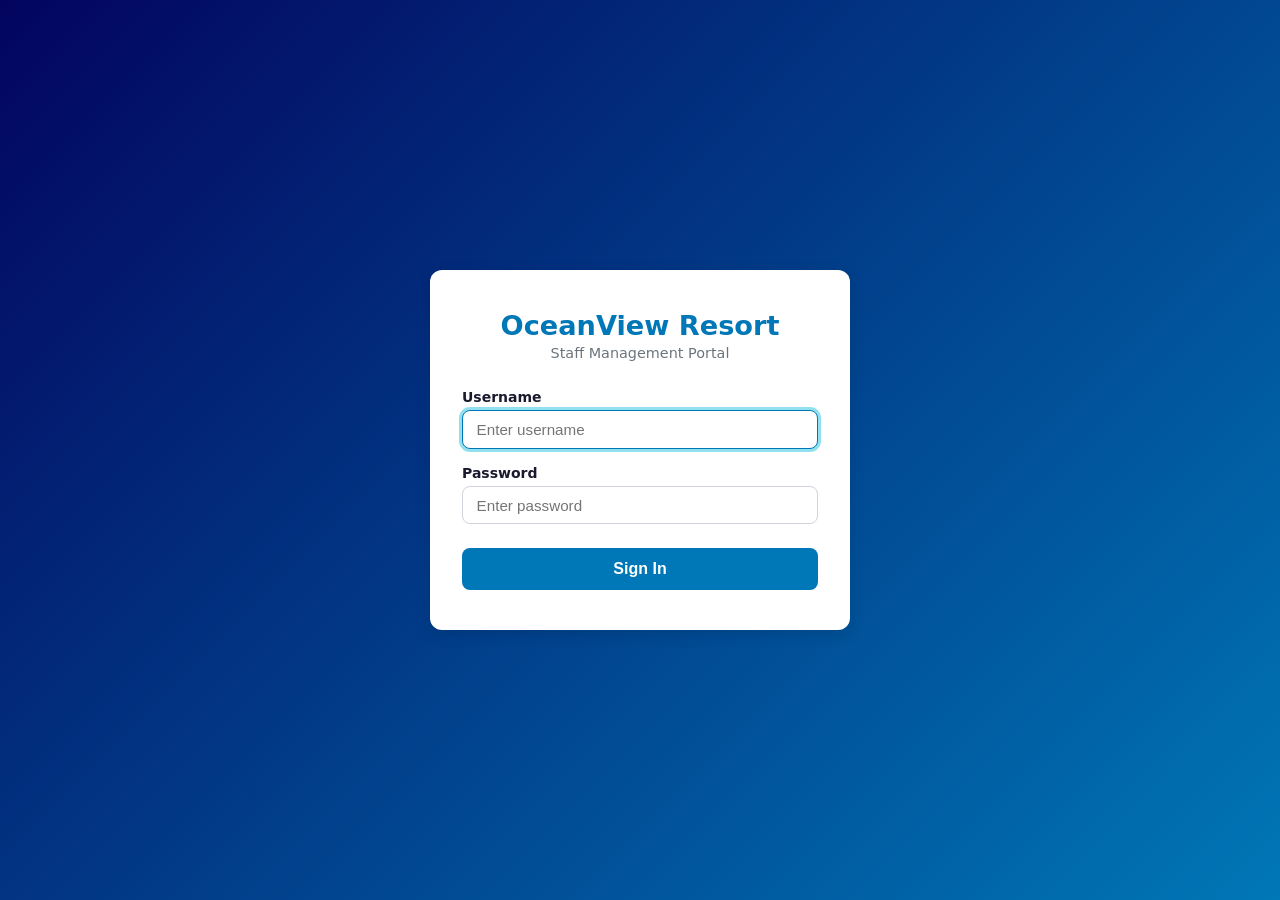
==== src/main/webapp/index.html @ 2cfa8f26 "Migrate JavaFX desktop app to Servlet-based WAR web app - Deleted legacy JavaFX packages: controller" ====
<!DOCTYPE html>
<html lang="en">
<head>
  <meta charset="UTF-8"/>
  <meta name="viewport" content="width=device-width, initial-scale=1.0"/>
  <title>OceanView Resort — Staff Login</title>
  <link rel="stylesheet" href="assets/styles.css"/>
</head>
<body class="login-page">
  <div class="login-card">
    <div class="brand">
      <h1>OceanView Resort</h1>
      <p>Staff Management Portal</p>
    </div>

    <!-- Show error banner when ?error=invalid is in the URL -->
    <div id="error-banner" class="error-banner hidden">
      Invalid username or password. Please try again.
    </div>

    <form action="login" method="post" class="login-form">
      <div class="form-group">
        <label for="username">Username</label>
        <input type="text" id="username" name="username"
               placeholder="Enter username" required autofocus/>
      </div>
      <div class="form-group">
        <label for="password">Password</label>
        <input type="password" id="password" name="password"
               placeholder="Enter password" required/>
      </div>
      <button type="submit" class="btn-primary">Sign In</button>
    </form>
  </div>

  <script>
    // Show error banner if redirected with ?error=invalid
    if (new URLSearchParams(window.location.search).get('error') === 'invalid') {
      document.getElementById('error-banner').classList.remove('hidden');
    }
  </script>
</body>
</html>
---- src/main/webapp/assets/styles.css ----
/* ===================================================
   OceanView Resort — Global Stylesheet
   =================================================== */

/* ---------- Reset & Base ---------- */
*, *::before, *::after { box-sizing: border-box; margin: 0; padding: 0; }

:root {
  --ocean-primary:   #0077b6;
  --ocean-secondary: #00b4d8;
  --ocean-accent:    #90e0ef;
  --ocean-dark:      #03045e;
  --ocean-light:     #caf0f8;
  --text-dark:       #1a1a2e;
  --text-muted:      #6c757d;
  --white:           #ffffff;
  --danger:          #dc3545;
  --success:         #28a745;
  --radius:          8px;
  --shadow:          0 4px 16px rgba(0,0,0,.12);
  --transition:      .25s ease;
}

body {
  font-family: 'Segoe UI', system-ui, -apple-system, sans-serif;
  font-size: 15px;
  color: var(--text-dark);
  background: var(--ocean-light);
  min-height: 100vh;
}

a { color: inherit; text-decoration: none; }

/* ---------- Buttons ---------- */
.btn-primary {
  display: inline-block;
  padding: .65rem 1.5rem;
  background: var(--ocean-primary);
  color: var(--white);
  border: none;
  border-radius: var(--radius);
  font-size: 1rem;
  font-weight: 600;
  cursor: pointer;
  transition: background var(--transition);
}
.btn-primary:hover { background: var(--ocean-dark); }

/* =====================================================
   LOGIN PAGE
   ===================================================== */
.login-page {
  display: flex;
  align-items: center;
  justify-content: center;
  background: linear-gradient(135deg, var(--ocean-dark), var(--ocean-primary));
}

.login-card {
  background: var(--white);
  border-radius: 12px;
  box-shadow: var(--shadow);
  padding: 2.5rem 2rem;
  width: 100%;
  max-width: 420px;
}

.brand {
  text-align: center;
  margin-bottom: 1.75rem;
}
.brand h1 {
  color: var(--ocean-primary);
  font-size: 1.7rem;
  margin-bottom: .25rem;
}
.brand p { color: var(--text-muted); font-size: .9rem; }

.login-form .form-group { margin-bottom: 1rem; }
.login-form label {
  display: block;
  font-weight: 600;
  margin-bottom: .35rem;
  font-size: .875rem;
}
.login-form input {
  width: 100%;
  padding: .6rem .85rem;
  border: 1.5px solid #ced4da;
  border-radius: var(--radius);
  font-size: .95rem;
  transition: border-color var(--transition);
}
.login-form input:focus {
  outline: none;
  border-color: var(--ocean-primary);
  box-shadow: 0 0 0 3px var(--ocean-accent);
}

.login-form .btn-primary { width: 100%; margin-top: .5rem; padding: .75rem; font-size: 1rem; }

.error-banner {
  background: #fdecea;
  color: var(--danger);
  border: 1px solid #f5c6cb;
  border-radius: var(--radius);
  padding: .6rem 1rem;
  margin-bottom: 1rem;
  font-size: .875rem;
  text-align: center;
}
.hidden { display: none !important; }

/* =====================================================
   DASHBOARD PAGE
   ===================================================== */
.dashboard-page { background: #f0f4f8; }

/* --- Top Nav --- */
.top-nav {
  display: flex;
  align-items: center;
  justify-content: space-between;
  background: var(--ocean-dark);
  color: var(--white);
  padding: .9rem 2rem;
  box-shadow: 0 2px 8px rgba(0,0,0,.2);
  position: sticky;
  top: 0;
  z-index: 100;
}
.top-nav .brand { font-size: 1.2rem; font-weight: 700; letter-spacing: .5px; }
.nav-links { display: flex; gap: 1.25rem; }
.nav-link {
  color: var(--ocean-accent);
  font-size: .9rem;
  font-weight: 500;
  padding: .3rem .5rem;
  border-radius: 4px;
  transition: background var(--transition), color var(--transition);
}
.nav-link:hover, .nav-link.active { background: rgba(255,255,255,.1); color: var(--white); }
.nav-link.logout { color: #ffb3b3; }
.nav-link.logout:hover { background: rgba(220,53,69,.2); color: #ff6b6b; }

/* --- Main --- */
.main-content { max-width: 1100px; margin: 0 auto; padding: 2rem 1.5rem; }
.main-content h2 { font-size: 1.6rem; color: var(--ocean-dark); margin-bottom: 1.25rem; }

/* --- Stats Grid --- */
.stats-grid {
  display: grid;
  grid-template-columns: repeat(auto-fit, minmax(180px, 1fr));
  gap: 1rem;
  margin-bottom: 2rem;
}
.stat-card {
  background: var(--white);
  border-radius: var(--radius);
  box-shadow: var(--shadow);
  padding: 1.25rem 1.5rem;
  text-align: center;
  border-top: 4px solid var(--ocean-secondary);
}
.stat-value { font-size: 2rem; font-weight: 700; color: var(--ocean-primary); }
.stat-label { font-size: .8rem; color: var(--text-muted); text-transform: uppercase; letter-spacing: .5px; margin-top: .25rem; }

/* --- Section --- */
.section {
  background: var(--white);
  border-radius: var(--radius);
  box-shadow: var(--shadow);
  padding: 1.5rem;
  margin-bottom: 1.75rem;
}
.section h3 { font-size: 1.1rem; color: var(--ocean-dark); margin-bottom: 1.25rem; border-bottom: 2px solid var(--ocean-light); padding-bottom: .5rem; }

/* --- Reservation Form --- */
.res-form .form-row { display: flex; gap: 1rem; flex-wrap: wrap; margin-bottom: .75rem; }
.res-form .form-group { flex: 1; min-width: 160px; }
.res-form label { display: block; font-size: .8rem; font-weight: 600; margin-bottom: .3rem; color: var(--text-muted); }
.res-form input, .res-form select {
  width: 100%;
  padding: .55rem .75rem;
  border: 1.5px solid #ced4da;
  border-radius: var(--radius);
  font-size: .9rem;
}
.res-form input:focus, .res-form select:focus {
  outline: none; border-color: var(--ocean-primary);
  box-shadow: 0 0 0 3px var(--ocean-accent);
}

/* --- Alert messages --- */
.alert { padding: .6rem 1rem; border-radius: var(--radius); margin-bottom: 1rem; font-size: .875rem; }
.alert.success { background: #d4edda; color: #155724; border: 1px solid #c3e6cb; }
.alert.error   { background: #fdecea; color: var(--danger); border: 1px solid #f5c6cb; }

/* --- Table --- */
.table-wrapper { overflow-x: auto; }
table { width: 100%; border-collapse: collapse; font-size: .9rem; }
th {
  background: var(--ocean-primary);
  color: var(--white);
  padding: .7rem 1rem;
  text-align: left;
  font-weight: 600;
}
td { padding: .65rem 1rem; border-bottom: 1px solid #e9ecef; }
tr:hover td { background: var(--ocean-light); }
.loading-cell { text-align: center; color: var(--text-muted); }

/* --- Responsive --- */
@media (max-width: 600px) {
  .top-nav { padding: .75rem 1rem; }
  .main-content { padding: 1rem; }
  .stats-grid { grid-template-columns: 1fr 1fr; }
  .res-form .form-row { flex-direction: column; }
}
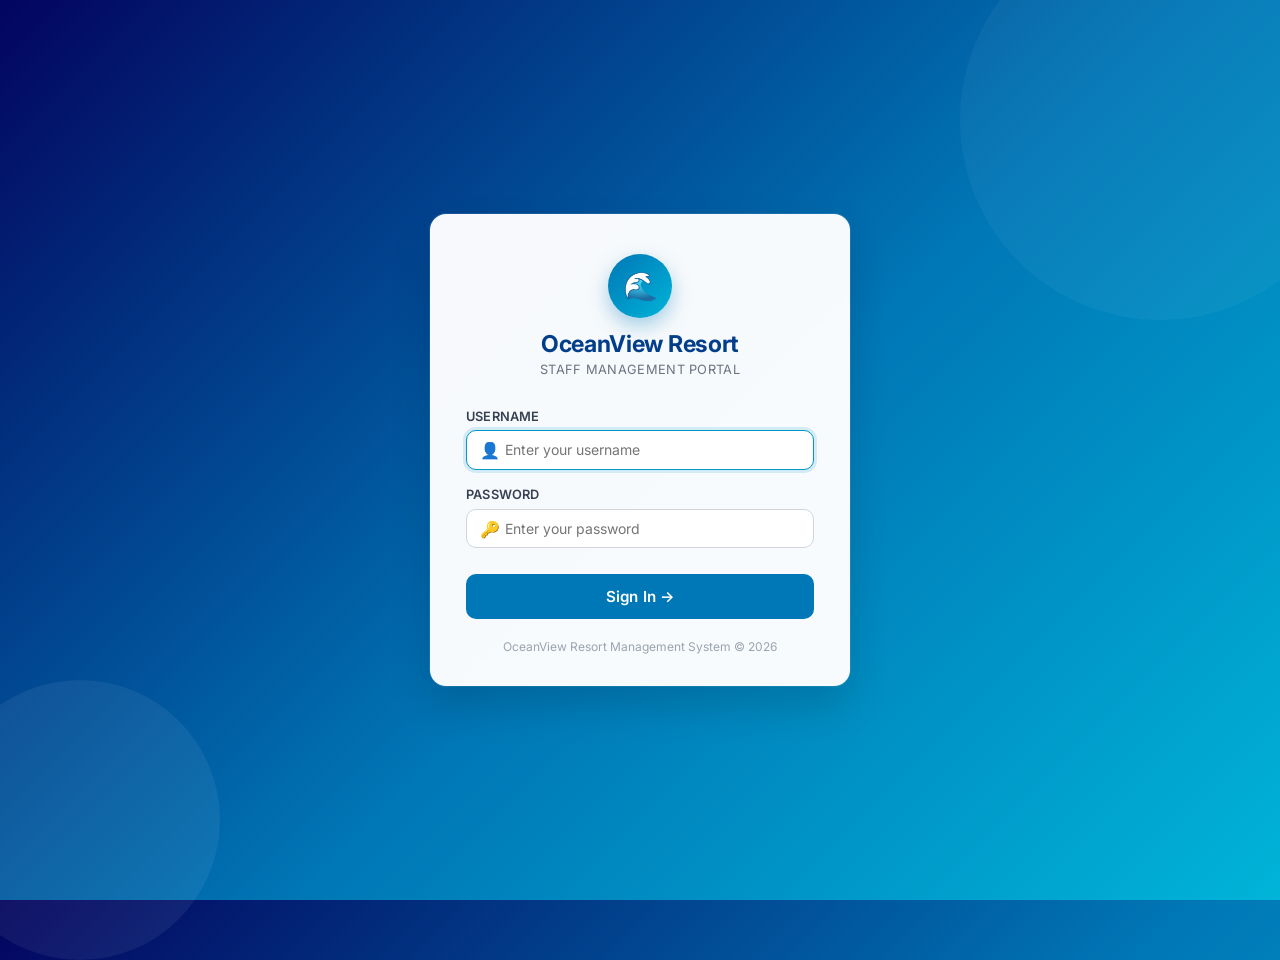
==== commit 7a41e0e5: "Full modernization: Jakarta EE 9 + Ocean Dashboard UI - Jakarta Servlet 6.0 (Tomcat 10+) throughout " ====
--- a/src/main/webapp/index.html
+++ b/src/main/webapp/index.html
@@ -4,40 +4,86 @@
   <meta charset="UTF-8"/>
   <meta name="viewport" content="width=device-width, initial-scale=1.0"/>
   <title>OceanView Resort — Staff Login</title>
+  <link rel="preconnect" href="https://fonts.googleapis.com"/>
+  <link href="https://fonts.googleapis.com/css2?family=Inter:wght@400;500;600;700;800&display=swap" rel="stylesheet"/>
   <link rel="stylesheet" href="assets/styles.css"/>
 </head>
 <body class="login-page">
+
   <div class="login-card">
-    <div class="brand">
+
+    <!-- ── Brand ── -->
+    <div class="login-logo">
+      <div class="logo-icon">🌊</div>
       <h1>OceanView Resort</h1>
       <p>Staff Management Portal</p>
     </div>
 
-    <!-- Show error banner when ?error=invalid is in the URL -->
-    <div id="error-banner" class="error-banner hidden">
-      Invalid username or password. Please try again.
+    <!-- ── Alert banners (shown via URL params) ── -->
+    <div id="banner-invalid" class="alert-banner error hidden">
+      ⚠️ Invalid username or password. Please try again.
+    </div>
+    <div id="banner-empty" class="alert-banner error hidden">
+      ⚠️ Please enter both username and password.
+    </div>
+    <div id="banner-session" class="alert-banner info hidden">
+      🔒 Your session has expired. Please log in again.
+    </div>
+    <div id="banner-logout" class="alert-banner success hidden">
+      ✅ You have been successfully logged out.
     </div>
 
-    <form action="login" method="post" class="login-form">
+    <!-- ── Login form ── -->
+    <form action="login" method="post" class="login-form" id="login-form">
       <div class="form-group">
         <label for="username">Username</label>
-        <input type="text" id="username" name="username"
-               placeholder="Enter username" required autofocus/>
+        <div class="input-icon-wrap">
+          <span class="icon">👤</span>
+          <input type="text" id="username" name="username"
+                 placeholder="Enter your username"
+                 autocomplete="username" required autofocus/>
+        </div>
       </div>
+
       <div class="form-group">
         <label for="password">Password</label>
-        <input type="password" id="password" name="password"
-               placeholder="Enter password" required/>
+        <div class="input-icon-wrap">
+          <span class="icon">🔑</span>
+          <input type="password" id="password" name="password"
+                 placeholder="Enter your password"
+                 autocomplete="current-password" required/>
+        </div>
       </div>
-      <button type="submit" class="btn-primary">Sign In</button>
+
+      <button type="submit" class="btn btn-primary">
+        Sign In →
+      </button>
     </form>
+
+    <p style="text-align:center;margin-top:1.25rem;font-size:.75rem;color:var(--gray-400);">
+      OceanView Resort Management System &copy; 2026
+    </p>
   </div>
 
   <script>
-    // Show error banner if redirected with ?error=invalid
-    if (new URLSearchParams(window.location.search).get('error') === 'invalid') {
-      document.getElementById('error-banner').classList.remove('hidden');
-    }
+    // Show the correct alert based on URL parameter
+    const params = new URLSearchParams(window.location.search);
+    const err = params.get('error');
+    const logout = params.get('logout');
+    if (err === 'invalid')  document.getElementById('banner-invalid').classList.remove('hidden');
+    if (err === 'empty')    document.getElementById('banner-empty').classList.remove('hidden');
+    if (err === 'session')  document.getElementById('banner-session').classList.remove('hidden');
+    if (logout === 'true')  document.getElementById('banner-logout').classList.remove('hidden');
+
+    // Clear error params from URL bar without reload
+    if (err || logout) history.replaceState({}, '', window.location.pathname);
+
+    // Disable submit briefly to prevent double-click
+    document.getElementById('login-form').addEventListener('submit', function() {
+      const btn = this.querySelector('[type=submit]');
+      btn.disabled = true;
+      btn.innerHTML = '<span style="display:inline-block;width:14px;height:14px;border:2px solid rgba(255,255,255,.4);border-top-color:#fff;border-radius:50%;animation:spin .7s linear infinite;vertical-align:middle"></span> Signing in…';
+    });
   </script>
 </body>
 </html>
--- a/src/main/webapp/assets/styles.css
+++ b/src/main/webapp/assets/styles.css
@@ -1,219 +1,872 @@
-/* ===================================================
-   OceanView Resort — Global Stylesheet
-   =================================================== */
-
-/* ---------- Reset & Base ---------- */
+﻿/* ============================================================
+   OceanView Resort â€“ Master Stylesheet
+   Ocean Theme | CSS Grid + Flexbox | Responsive
+   ============================================================ */
+
+/* â”€â”€ Custom Properties â”€â”€â”€â”€â”€â”€â”€â”€â”€â”€â”€â”€â”€â”€â”€â”€â”€â”€â”€â”€â”€â”€â”€â”€â”€â”€â”€â”€â”€â”€â”€â”€â”€â”€â”€â”€â”€â”€â”€â”€ */
+:root {
+  --oc-900: #03045e;
+  --oc-800: #023e8a;
+  --oc-700: #0077b6;
+  --oc-600: #0096c7;
+  --oc-500: #00b4d8;
+  --oc-400: #48cae4;
+  --oc-300: #90e0ef;
+  --oc-200: #ade8f4;
+  --oc-100: #caf0f8;
+  --oc-50 : #f0fbff;
+
+  --green  : #10b981;
+  --yellow : #f59e0b;
+  --red    : #ef4444;
+  --purple : #8b5cf6;
+
+  --gray-900: #111827;
+  --gray-800: #1f2937;
+  --gray-700: #374151;
+  --gray-600: #4b5563;
+  --gray-500: #6b7280;
+  --gray-400: #9ca3af;
+  --gray-300: #d1d5db;
+  --gray-200: #e5e7eb;
+  --gray-100: #f3f4f6;
+  --white   : #ffffff;
+
+  --sidebar-w : 255px;
+  --header-h  : 64px;
+  --radius    : 10px;
+  --radius-lg : 16px;
+  --shadow-sm : 0 1px 3px rgba(0,0,0,.08), 0 1px 2px rgba(0,0,0,.06);
+  --shadow    : 0 4px 16px rgba(0,0,0,.10);
+  --shadow-lg : 0 20px 40px rgba(0,0,0,.14);
+  --transition: .2s cubic-bezier(.4,0,.2,1);
+}
+
+/* â”€â”€ Reset â”€â”€â”€â”€â”€â”€â”€â”€â”€â”€â”€â”€â”€â”€â”€â”€â”€â”€â”€â”€â”€â”€â”€â”€â”€â”€â”€â”€â”€â”€â”€â”€â”€â”€â”€â”€â”€â”€â”€â”€â”€â”€â”€â”€â”€â”€â”€â”€â”€â”€â”€â”€â”€ */
 *, *::before, *::after { box-sizing: border-box; margin: 0; padding: 0; }
-
-:root {
-  --ocean-primary:   #0077b6;
-  --ocean-secondary: #00b4d8;
-  --ocean-accent:    #90e0ef;
-  --ocean-dark:      #03045e;
-  --ocean-light:     #caf0f8;
-  --text-dark:       #1a1a2e;
-  --text-muted:      #6c757d;
-  --white:           #ffffff;
-  --danger:          #dc3545;
-  --success:         #28a745;
-  --radius:          8px;
-  --shadow:          0 4px 16px rgba(0,0,0,.12);
-  --transition:      .25s ease;
-}
-
+html { -webkit-text-size-adjust: 100%; }
 body {
-  font-family: 'Segoe UI', system-ui, -apple-system, sans-serif;
-  font-size: 15px;
-  color: var(--text-dark);
-  background: var(--ocean-light);
+  font-family: 'Inter', 'Segoe UI', system-ui, -apple-system, sans-serif;
+  font-size: 14px;
+  color: var(--gray-800);
+  background: var(--gray-100);
+  -webkit-font-smoothing: antialiased;
+}
+a { color: inherit; text-decoration: none; }
+img { display: block; max-width: 100%; }
+button, input, select, textarea { font-family: inherit; font-size: inherit; }
+
+/* ============================================================
+   â–ˆâ–ˆ       â–ˆâ–ˆâ–ˆâ–ˆâ–ˆâ–ˆ   â–ˆâ–ˆâ–ˆâ–ˆâ–ˆâ–ˆ  â–ˆâ–ˆ â–ˆâ–ˆâ–ˆ    â–ˆâ–ˆ
+   â–ˆâ–ˆ      â–ˆâ–ˆ    â–ˆâ–ˆ â–ˆâ–ˆ       â–ˆâ–ˆ â–ˆâ–ˆâ–ˆâ–ˆ   â–ˆâ–ˆ
+   â–ˆâ–ˆ      â–ˆâ–ˆ    â–ˆâ–ˆ â–ˆâ–ˆ   â–ˆâ–ˆâ–ˆ â–ˆâ–ˆ â–ˆâ–ˆ â–ˆâ–ˆ  â–ˆâ–ˆ
+   â–ˆâ–ˆ      â–ˆâ–ˆ    â–ˆâ–ˆ â–ˆâ–ˆ    â–ˆâ–ˆ â–ˆâ–ˆ â–ˆâ–ˆ  â–ˆâ–ˆ â–ˆâ–ˆ
+   â–ˆâ–ˆâ–ˆâ–ˆâ–ˆâ–ˆâ–ˆ  â–ˆâ–ˆâ–ˆâ–ˆâ–ˆâ–ˆ   â–ˆâ–ˆâ–ˆâ–ˆâ–ˆâ–ˆ  â–ˆâ–ˆ â–ˆâ–ˆ   â–ˆâ–ˆâ–ˆâ–ˆ
+   ============================================================ */
+.login-page {
   min-height: 100vh;
-}
-
-a { color: inherit; text-decoration: none; }
-
-/* ---------- Buttons ---------- */
-.btn-primary {
-  display: inline-block;
-  padding: .65rem 1.5rem;
-  background: var(--ocean-primary);
-  color: var(--white);
+  display: flex;
+  align-items: center;
+  justify-content: center;
+  background:
+    linear-gradient(135deg, var(--oc-900) 0%, var(--oc-700) 55%, var(--oc-500) 100%);
+  position: relative;
+  overflow: hidden;
+}
+
+/* Decorative wave blobs */
+.login-page::before,
+.login-page::after {
+  content: '';
+  position: absolute;
+  border-radius: 50%;
+  animation: float 8s ease-in-out infinite;
+}
+.login-page::before {
+  width: 400px; height: 400px;
+  background: rgba(255,255,255,.04);
+  top: -80px; right: -80px;
+}
+.login-page::after {
+  width: 280px; height: 280px;
+  background: rgba(255,255,255,.06);
+  bottom: -60px; left: -60px;
+  animation-delay: -4s;
+}
+@keyframes float {
+  0%,100% { transform: translateY(0) rotate(0deg); }
+  50%      { transform: translateY(-20px) rotate(5deg); }
+}
+
+/* â”€ Card â”€â”€â”€â”€â”€â”€â”€â”€â”€â”€â”€â”€â”€â”€â”€â”€â”€â”€â”€â”€â”€â”€â”€â”€â”€â”€â”€â”€â”€â”€â”€â”€â”€â”€â”€â”€â”€â”€â”€â”€â”€â”€â”€â”€â”€â”€â”€â”€â”€â”€â”€â”€â”€â”€â”€ */
+.login-card {
+  position: relative;
+  z-index: 1;
+  background: rgba(255,255,255,.97);
+  backdrop-filter: blur(12px);
+  border-radius: var(--radius-lg);
+  box-shadow: var(--shadow-lg), 0 0 0 1px rgba(255,255,255,.1);
+  padding: 2.5rem 2.25rem 2rem;
+  width: 100%;
+  max-width: 420px;
+  animation: slideUp .5s cubic-bezier(.4,0,.2,1) both;
+}
+@keyframes slideUp {
+  from { opacity:0; transform: translateY(28px); }
+  to   { opacity:1; transform: translateY(0); }
+}
+
+.login-logo {
+  display: flex;
+  flex-direction: column;
+  align-items: center;
+  margin-bottom: 2rem;
+}
+.login-logo .logo-icon {
+  width: 64px; height: 64px;
+  border-radius: 50%;
+  background: linear-gradient(135deg, var(--oc-700), var(--oc-500));
+  display: flex;
+  align-items: center;
+  justify-content: center;
+  font-size: 1.75rem;
+  margin-bottom: .75rem;
+  box-shadow: 0 8px 20px rgba(0, 119, 182, .35);
+}
+.login-logo h1 {
+  font-size: 1.45rem;
+  font-weight: 700;
+  color: var(--oc-800);
+  letter-spacing: -.3px;
+}
+.login-logo p {
+  font-size: .8rem;
+  color: var(--gray-500);
+  margin-top: .2rem;
+  letter-spacing: .3px;
+  text-transform: uppercase;
+}
+
+/* Alert banners */
+.alert-banner {
+  display: flex;
+  align-items: center;
+  gap: .5rem;
+  padding: .65rem .9rem;
+  border-radius: var(--radius);
+  font-size: .83rem;
+  margin-bottom: 1.25rem;
+  animation: slideDown .3s ease;
+}
+@keyframes slideDown {
+  from { opacity:0; transform:translateY(-8px); }
+  to   { opacity:1; transform:translateY(0); }
+}
+.alert-banner.error   { background:#fef2f2; color: var(--red);   border:1px solid #fecaca; }
+.alert-banner.success { background:#f0fdf4; color: var(--green); border:1px solid #bbf7d0; }
+.alert-banner.info    { background:#eff6ff; color: var(--oc-700);border:1px solid #bfdbfe; }
+.hidden { display: none !important; }
+
+/* Form groups */
+.form-group { margin-bottom: 1.1rem; }
+.form-group label {
+  display: block;
+  font-weight: 600;
+  font-size: .8rem;
+  color: var(--gray-700);
+  margin-bottom: .4rem;
+  letter-spacing: .2px;
+  text-transform: uppercase;
+}
+.form-group input,
+.form-group select,
+.form-group textarea {
+  width: 100%;
+  padding: .65rem .9rem;
+  border: 1.5px solid var(--gray-300);
+  border-radius: var(--radius);
+  background: var(--white);
+  color: var(--gray-900);
+  transition: border-color var(--transition), box-shadow var(--transition);
+  outline: none;
+}
+.form-group input:focus,
+.form-group select:focus,
+.form-group textarea:focus {
+  border-color: var(--oc-600);
+  box-shadow: 0 0 0 3px rgba(0,150,199,.15);
+}
+.form-group textarea { resize: vertical; min-height: 72px; }
+
+/* Input with icon */
+.input-icon-wrap { position: relative; }
+.input-icon-wrap .icon {
+  position: absolute;
+  left: .85rem; top: 50%;
+  transform: translateY(-50%);
+  color: var(--gray-400);
+  font-size: 1rem;
+  pointer-events: none;
+}
+.input-icon-wrap input { padding-left: 2.4rem; }
+
+/* â”€ Buttons â”€â”€â”€â”€â”€â”€â”€â”€â”€â”€â”€â”€â”€â”€â”€â”€â”€â”€â”€â”€â”€â”€â”€â”€â”€â”€â”€â”€â”€â”€â”€â”€â”€â”€â”€â”€â”€â”€â”€â”€â”€â”€â”€â”€â”€â”€â”€â”€â”€â”€â”€â”€ */
+.btn {
+  display: inline-flex;
+  align-items: center;
+  justify-content: center;
+  gap: .4rem;
+  padding: .6rem 1.25rem;
   border: none;
   border-radius: var(--radius);
-  font-size: 1rem;
   font-weight: 600;
+  font-size: .85rem;
   cursor: pointer;
-  transition: background var(--transition);
-}
-.btn-primary:hover { background: var(--ocean-dark); }
-
-/* =====================================================
-   LOGIN PAGE
-   ===================================================== */
-.login-page {
-  display: flex;
-  align-items: center;
-  justify-content: center;
-  background: linear-gradient(135deg, var(--ocean-dark), var(--ocean-primary));
-}
-
-.login-card {
+  transition: all var(--transition);
+  white-space: nowrap;
+  letter-spacing: .1px;
+}
+.btn:disabled { opacity:.55; cursor:not-allowed; }
+.btn-primary  { background: var(--oc-700);  color: var(--white); }
+.btn-primary:hover  { background: var(--oc-800); box-shadow: 0 4px 12px rgba(0,119,182,.35); transform:translateY(-1px); }
+.btn-success  { background: var(--green);   color: var(--white); }
+.btn-success:hover  { background: #059669; box-shadow: 0 4px 12px rgba(16,185,129,.3); transform:translateY(-1px); }
+.btn-danger   { background: var(--red);     color: var(--white); }
+.btn-danger:hover   { background: #dc2626; box-shadow: 0 4px 12px rgba(239,68,68,.3); transform:translateY(-1px); }
+.btn-warning  { background: var(--yellow);  color: var(--white); }
+.btn-warning:hover  { background: #d97706; transform:translateY(-1px); }
+.btn-outline  { background: transparent; color: var(--oc-700); border: 1.5px solid var(--oc-700); }
+.btn-outline:hover  { background: var(--oc-50); }
+.btn-ghost    { background: transparent; color: var(--gray-600); }
+.btn-ghost:hover    { background: var(--gray-100); color: var(--gray-800); }
+.btn-sm  { padding: .35rem .75rem; font-size: .78rem; }
+.btn-lg  { padding: .75rem 1.75rem; font-size: .95rem; }
+.btn-icon{ padding: .5rem; border-radius: 8px; }
+.btn-full{ width: 100%; }
+
+/* Login submit */
+.login-card .btn-primary {
+  width: 100%;
+  padding: .8rem;
+  font-size: .95rem;
+  margin-top: .5rem;
+}
+
+/* ============================================================
+   DASHBOARD SHELL
+   ============================================================ */
+.dash-wrap {
+  display: flex;
+  height: 100vh;
+  overflow: hidden;
+}
+
+/* â”€ Sidebar â”€â”€â”€â”€â”€â”€â”€â”€â”€â”€â”€â”€â”€â”€â”€â”€â”€â”€â”€â”€â”€â”€â”€â”€â”€â”€â”€â”€â”€â”€â”€â”€â”€â”€â”€â”€â”€â”€â”€â”€â”€â”€â”€â”€â”€â”€â”€â”€â”€â”€â”€â”€ */
+.sidebar {
+  width: var(--sidebar-w);
+  flex-shrink: 0;
+  display: flex;
+  flex-direction: column;
+  background: linear-gradient(180deg, var(--oc-900) 0%, var(--oc-800) 100%);
+  color: var(--oc-200);
+  overflow-y: auto;
+  overflow-x: hidden;
+  transition: width var(--transition);
+  z-index: 200;
+}
+
+/* Sidebar brand */
+.sidebar-brand {
+  display: flex;
+  align-items: center;
+  gap: .75rem;
+  padding: 1.25rem 1.25rem 1rem;
+  border-bottom: 1px solid rgba(255,255,255,.07);
+}
+.sidebar-brand .brand-icon {
+  width: 38px; height: 38px;
+  border-radius: 10px;
+  background: linear-gradient(135deg, var(--oc-600), var(--oc-400));
+  display: flex; align-items: center; justify-content: center;
+  font-size: 1.1rem;
+  flex-shrink: 0;
+  box-shadow: 0 4px 10px rgba(0,0,0,.25);
+}
+.sidebar-brand .brand-text { line-height: 1.25; }
+.sidebar-brand .brand-text strong { display:block; font-size: .9rem; color: var(--white); letter-spacing: .2px; }
+.sidebar-brand .brand-text span   { font-size: .7rem; color: var(--oc-400); letter-spacing: .5px; text-transform: uppercase; }
+
+/* Sidebar section label */
+.sidebar-section-label {
+  font-size: .65rem;
+  font-weight: 700;
+  letter-spacing: 1px;
+  text-transform: uppercase;
+  color: var(--oc-400);
+  padding: 1.1rem 1.25rem .4rem;
+}
+
+/* Nav links */
+.sidebar-nav { list-style: none; padding: .25rem .75rem; }
+.sidebar-nav li + li { margin-top: .15rem; }
+.nav-item {
+  display: flex;
+  align-items: center;
+  gap: .75rem;
+  padding: .65rem .85rem;
+  border-radius: 9px;
+  cursor: pointer;
+  font-weight: 500;
+  font-size: .875rem;
+  color: var(--oc-200);
+  transition: all var(--transition);
+  user-select: none;
+}
+.nav-item .nav-icon {
+  font-size: 1.1rem;
+  width: 22px;
+  text-align: center;
+  flex-shrink: 0;
+}
+.nav-item span { flex: 1; }
+.nav-item .nav-badge {
+  font-size: .65rem;
+  font-weight: 700;
+  padding: .15rem .45rem;
+  border-radius: 99px;
+  background: var(--oc-600);
+  color: var(--white);
+  min-width: 18px;
+  text-align: center;
+}
+.nav-item:hover     { background: rgba(255,255,255,.08); color: var(--white); }
+.nav-item.active    { background: var(--oc-600); color: var(--white); box-shadow: 0 4px 12px rgba(0,150,199,.35); }
+.nav-item.active .nav-icon { color: var(--white); }
+
+/* Sidebar footer */
+.sidebar-footer {
+  margin-top: auto;
+  padding: .75rem;
+  border-top: 1px solid rgba(255,255,255,.07);
+}
+.user-pill {
+  display: flex;
+  align-items: center;
+  gap: .65rem;
+  padding: .6rem .75rem;
+  border-radius: 9px;
+  background: rgba(255,255,255,.07);
+}
+.user-pill .avatar {
+  width: 32px; height: 32px;
+  border-radius: 50%;
+  background: linear-gradient(135deg, var(--oc-500), var(--oc-300));
+  display: flex; align-items: center; justify-content: center;
+  font-size: .85rem;
+  font-weight: 700;
+  color: var(--oc-900);
+  flex-shrink: 0;
+}
+.user-pill .user-info { flex: 1; min-width: 0; }
+.user-pill .user-info strong {
+  display: block;
+  font-size: .82rem;
+  color: var(--white);
+  white-space: nowrap;
+  overflow: hidden;
+  text-overflow: ellipsis;
+}
+.user-pill .user-info span { font-size: .7rem; color: var(--oc-400); }
+.user-pill .logout-btn {
+  background: none; border: none; cursor: pointer;
+  color: var(--oc-400); font-size: .85rem;
+  padding: .25rem;
+  border-radius: 6px;
+  display: flex; align-items: center;
+  transition: color var(--transition), background var(--transition);
+}
+.user-pill .logout-btn:hover { color: var(--red); background: rgba(239,68,68,.1); }
+
+/* â”€ Main content â”€â”€â”€â”€â”€â”€â”€â”€â”€â”€â”€â”€â”€â”€â”€â”€â”€â”€â”€â”€â”€â”€â”€â”€â”€â”€â”€â”€â”€â”€â”€â”€â”€â”€â”€â”€â”€â”€â”€â”€â”€â”€â”€â”€â”€â”€â”€ */
+.main-wrap {
+  flex: 1;
+  display: flex;
+  flex-direction: column;
+  overflow: hidden;
+}
+
+/* Top header bar */
+.top-header {
+  height: var(--header-h);
+  flex-shrink: 0;
+  display: flex;
+  align-items: center;
+  padding: 0 1.75rem;
   background: var(--white);
-  border-radius: 12px;
-  box-shadow: var(--shadow);
-  padding: 2.5rem 2rem;
-  width: 100%;
-  max-width: 420px;
-}
-
-.brand {
-  text-align: center;
-  margin-bottom: 1.75rem;
-}
-.brand h1 {
-  color: var(--ocean-primary);
-  font-size: 1.7rem;
-  margin-bottom: .25rem;
-}
-.brand p { color: var(--text-muted); font-size: .9rem; }
-
-.login-form .form-group { margin-bottom: 1rem; }
-.login-form label {
-  display: block;
-  font-weight: 600;
-  margin-bottom: .35rem;
-  font-size: .875rem;
-}
-.login-form input {
-  width: 100%;
-  padding: .6rem .85rem;
-  border: 1.5px solid #ced4da;
+  border-bottom: 1px solid var(--gray-200);
+  box-shadow: var(--shadow-sm);
+  gap: 1rem;
+}
+.page-title {
+  flex: 1;
+}
+.page-title h2 {
+  font-size: 1.1rem;
+  font-weight: 700;
+  color: var(--gray-900);
+  line-height: 1;
+}
+.page-title p {
+  font-size: .75rem;
+  color: var(--gray-500);
+  margin-top: .2rem;
+}
+
+.header-actions { display: flex; align-items: center; gap: .75rem; }
+.header-search {
+  display: flex;
+  align-items: center;
+  background: var(--gray-100);
+  border: 1.5px solid var(--gray-200);
   border-radius: var(--radius);
-  font-size: .95rem;
+  padding: .4rem .75rem;
+  gap: .4rem;
   transition: border-color var(--transition);
 }
-.login-form input:focus {
+.header-search:focus-within { border-color: var(--oc-500); background: var(--white); }
+.header-search input {
+  background: none;
+  border: none;
   outline: none;
-  border-color: var(--ocean-primary);
-  box-shadow: 0 0 0 3px var(--ocean-accent);
-}
-
-.login-form .btn-primary { width: 100%; margin-top: .5rem; padding: .75rem; font-size: 1rem; }
-
-.error-banner {
-  background: #fdecea;
-  color: var(--danger);
-  border: 1px solid #f5c6cb;
-  border-radius: var(--radius);
-  padding: .6rem 1rem;
-  margin-bottom: 1rem;
-  font-size: .875rem;
-  text-align: center;
-}
-.hidden { display: none !important; }
-
-/* =====================================================
-   DASHBOARD PAGE
-   ===================================================== */
-.dashboard-page { background: #f0f4f8; }
-
-/* --- Top Nav --- */
-.top-nav {
-  display: flex;
-  align-items: center;
-  justify-content: space-between;
-  background: var(--ocean-dark);
-  color: var(--white);
-  padding: .9rem 2rem;
-  box-shadow: 0 2px 8px rgba(0,0,0,.2);
-  position: sticky;
-  top: 0;
-  z-index: 100;
-}
-.top-nav .brand { font-size: 1.2rem; font-weight: 700; letter-spacing: .5px; }
-.nav-links { display: flex; gap: 1.25rem; }
-.nav-link {
-  color: var(--ocean-accent);
-  font-size: .9rem;
-  font-weight: 500;
-  padding: .3rem .5rem;
-  border-radius: 4px;
-  transition: background var(--transition), color var(--transition);
-}
-.nav-link:hover, .nav-link.active { background: rgba(255,255,255,.1); color: var(--white); }
-.nav-link.logout { color: #ffb3b3; }
-.nav-link.logout:hover { background: rgba(220,53,69,.2); color: #ff6b6b; }
-
-/* --- Main --- */
-.main-content { max-width: 1100px; margin: 0 auto; padding: 2rem 1.5rem; }
-.main-content h2 { font-size: 1.6rem; color: var(--ocean-dark); margin-bottom: 1.25rem; }
-
-/* --- Stats Grid --- */
+  font-size: .83rem;
+  color: var(--gray-800);
+  width: 190px;
+}
+.header-search .icon { color: var(--gray-400); font-size: .9rem; }
+
+/* Content area */
+.content-area {
+  flex: 1;
+  overflow-y: auto;
+  padding: 1.5rem 1.75rem;
+}
+.view { display: none; }
+.view.active { display: block; }
+
+/* â”€ Stat Cards â”€â”€â”€â”€â”€â”€â”€â”€â”€â”€â”€â”€â”€â”€â”€â”€â”€â”€â”€â”€â”€â”€â”€â”€â”€â”€â”€â”€â”€â”€â”€â”€â”€â”€â”€â”€â”€â”€â”€â”€â”€â”€â”€â”€â”€â”€â”€â”€â”€ */
 .stats-grid {
   display: grid;
-  grid-template-columns: repeat(auto-fit, minmax(180px, 1fr));
-  gap: 1rem;
-  margin-bottom: 2rem;
+  grid-template-columns: repeat(auto-fit, minmax(210px, 1fr));
+  gap: 1.1rem;
+  margin-bottom: 1.5rem;
 }
 .stat-card {
   background: var(--white);
+  border-radius: var(--radius-lg);
+  padding: 1.4rem 1.5rem;
+  box-shadow: var(--shadow-sm);
+  display: flex;
+  align-items: flex-start;
+  gap: 1rem;
+  position: relative;
+  overflow: hidden;
+  transition: transform var(--transition), box-shadow var(--transition);
+  border: 1px solid var(--gray-200);
+}
+.stat-card:hover { transform: translateY(-3px); box-shadow: var(--shadow); }
+.stat-card::after {
+  content:'';
+  position: absolute;
+  bottom: 0; left: 0; right: 0;
+  height: 3px;
+  border-radius: 0 0 var(--radius-lg) var(--radius-lg);
+}
+.stat-card.blue  ::after, .stat-card.blue  { --accent: var(--oc-600); }
+.stat-card.green ::after, .stat-card.green { --accent: var(--green); }
+.stat-card.yellow::after, .stat-card.yellow{ --accent: var(--yellow); }
+.stat-card.purple::after, .stat-card.purple{ --accent: var(--purple); }
+.stat-card::after { background: var(--accent); }
+
+.stat-icon {
+  width: 46px; height: 46px;
+  border-radius: 12px;
+  display: flex;
+  align-items: center;
+  justify-content: center;
+  font-size: 1.3rem;
+  flex-shrink: 0;
+  background: color-mix(in srgb, var(--accent) 12%, transparent);
+  color: var(--accent);
+}
+.stat-body { flex: 1; min-width: 0; }
+.stat-value {
+  font-size: 1.7rem;
+  font-weight: 800;
+  color: var(--gray-900);
+  line-height: 1;
+  letter-spacing: -1px;
+}
+.stat-label {
+  font-size: .75rem;
+  color: var(--gray-500);
+  margin-top: .3rem;
+  font-weight: 500;
+  text-transform: uppercase;
+  letter-spacing: .4px;
+}
+.stat-change {
+  font-size: .72rem;
+  margin-top: .4rem;
+  font-weight: 600;
+}
+.stat-change.up   { color: var(--green); }
+.stat-change.down { color: var(--red); }
+
+/* â”€ Panel / Card â”€â”€â”€â”€â”€â”€â”€â”€â”€â”€â”€â”€â”€â”€â”€â”€â”€â”€â”€â”€â”€â”€â”€â”€â”€â”€â”€â”€â”€â”€â”€â”€â”€â”€â”€â”€â”€â”€â”€â”€â”€â”€â”€â”€â”€â”€â”€ */
+.panel {
+  background: var(--white);
+  border-radius: var(--radius-lg);
+  box-shadow: var(--shadow-sm);
+  border: 1px solid var(--gray-200);
+  margin-bottom: 1.25rem;
+  overflow: hidden;
+}
+.panel-header {
+  display: flex;
+  align-items: center;
+  padding: 1rem 1.25rem;
+  border-bottom: 1px solid var(--gray-200);
+  gap: .75rem;
+}
+.panel-header h3 {
+  flex: 1;
+  font-size: .95rem;
+  font-weight: 700;
+  color: var(--gray-800);
+}
+.panel-header .panel-actions { display: flex; gap: .5rem; align-items: center; }
+.panel-body { padding: 0; }
+
+/* â”€ Table â”€â”€â”€â”€â”€â”€â”€â”€â”€â”€â”€â”€â”€â”€â”€â”€â”€â”€â”€â”€â”€â”€â”€â”€â”€â”€â”€â”€â”€â”€â”€â”€â”€â”€â”€â”€â”€â”€â”€â”€â”€â”€â”€â”€â”€â”€â”€â”€â”€â”€â”€â”€â”€â”€ */
+.table-wrap { overflow-x: auto; }
+table.data-table {
+  width: 100%;
+  border-collapse: collapse;
+  font-size: .83rem;
+}
+.data-table thead tr { background: var(--gray-50, #f9fafb); }
+.data-table th {
+  padding: .7rem 1rem;
+  text-align: left;
+  font-size: .7rem;
+  font-weight: 700;
+  color: var(--gray-500);
+  text-transform: uppercase;
+  letter-spacing: .5px;
+  border-bottom: 1px solid var(--gray-200);
+  white-space: nowrap;
+}
+.data-table td {
+  padding: .75rem 1rem;
+  border-bottom: 1px solid var(--gray-100);
+  color: var(--gray-700);
+  vertical-align: middle;
+}
+.data-table tbody tr:last-child td { border-bottom: none; }
+.data-table tbody tr:hover td { background: var(--oc-50); }
+.data-table .td-mono { font-family: 'Courier New', monospace; font-size: .8rem; font-weight: 600; color: var(--oc-700); }
+.data-table .td-name { font-weight: 600; color: var(--gray-900); }
+.data-table .td-muted { color: var(--gray-500); font-size: .78rem; }
+.data-table .td-amount { font-weight: 700; color: var(--gray-900); }
+.data-table .td-actions { display: flex; gap: .4rem; flex-wrap: nowrap; }
+.empty-row td {
+  text-align: center;
+  padding: 3rem 1rem;
+  color: var(--gray-400);
+  font-size: .9rem;
+}
+.empty-row .empty-icon { font-size: 2.5rem; display: block; margin-bottom: .75rem; }
+
+/* â”€ Badges â”€â”€â”€â”€â”€â”€â”€â”€â”€â”€â”€â”€â”€â”€â”€â”€â”€â”€â”€â”€â”€â”€â”€â”€â”€â”€â”€â”€â”€â”€â”€â”€â”€â”€â”€â”€â”€â”€â”€â”€â”€â”€â”€â”€â”€â”€â”€â”€â”€â”€â”€â”€â”€ */
+.badge {
+  display: inline-flex;
+  align-items: center;
+  gap: .3rem;
+  padding: .25rem .65rem;
+  border-radius: 99px;
+  font-size: .72rem;
+  font-weight: 600;
+  letter-spacing: .2px;
+}
+.badge::before { content:''; width:6px; height:6px; border-radius:50%; background: currentColor; opacity:.8; }
+.badge-success  { background:#f0fdf4; color:#15803d; }
+.badge-danger   { background:#fef2f2; color:#b91c1c; }
+.badge-warning  { background:#fffbeb; color:#b45309; }
+.badge-info     { background:#eff6ff; color:var(--oc-700); }
+.badge-gray     { background:var(--gray-100); color:var(--gray-600); }
+
+/* â”€ Rooms Grid â”€â”€â”€â”€â”€â”€â”€â”€â”€â”€â”€â”€â”€â”€â”€â”€â”€â”€â”€â”€â”€â”€â”€â”€â”€â”€â”€â”€â”€â”€â”€â”€â”€â”€â”€â”€â”€â”€â”€â”€â”€â”€â”€â”€â”€â”€â”€â”€â”€ */
+.rooms-grid {
+  display: grid;
+  grid-template-columns: repeat(auto-fill, minmax(220px, 1fr));
+  gap: 1rem;
+  padding: 1.25rem;
+}
+.room-card {
+  border: 1.5px solid var(--gray-200);
+  border-radius: var(--radius-lg);
+  padding: 1.25rem;
+  background: var(--white);
+  transition: all var(--transition);
+  cursor: default;
+}
+.room-card:hover { border-color: var(--oc-400); box-shadow: var(--shadow); transform: translateY(-2px); }
+.room-card-header {
+  display: flex;
+  justify-content: space-between;
+  align-items: flex-start;
+  margin-bottom: .75rem;
+}
+.room-number { font-size: 1.3rem; font-weight: 800; color: var(--oc-700); }
+.room-type   { font-size: .8rem; font-weight: 600; color: var(--gray-600); margin-top: .1rem; }
+.room-rate   {
+  font-size: 1rem;
+  font-weight: 700;
+  color: var(--gray-900);
+  margin: .5rem 0 .9rem;
+}
+.room-rate span { font-size: .7rem; color: var(--gray-400); font-weight: 400; }
+.room-amenities { font-size: .73rem; color: var(--gray-400); margin-bottom: .85rem; }
+.room-actions { display: flex; gap: .5rem; }
+
+/* â”€ Billing Invoice â”€â”€â”€â”€â”€â”€â”€â”€â”€â”€â”€â”€â”€â”€â”€â”€â”€â”€â”€â”€â”€â”€â”€â”€â”€â”€â”€â”€â”€â”€â”€â”€â”€â”€â”€â”€â”€â”€â”€â”€â”€â”€â”€â”€ */
+.invoice-grid {
+  display: grid;
+  grid-template-columns: repeat(auto-fit, minmax(170px, 1fr));
+  gap: .75rem;
+  margin: .75rem 0;
+}
+.invoice-line {
+  display: flex;
+  justify-content: space-between;
+  padding: .4rem 0;
+  border-bottom: 1px dashed var(--gray-200);
+  font-size: .85rem;
+}
+.invoice-line.total {
+  border-top: 2px solid var(--oc-700);
+  border-bottom: none;
+  margin-top: .25rem;
+  font-weight: 700;
+  font-size: .95rem;
+  color: var(--oc-800);
+}
+.invoice-label { color: var(--gray-600); }
+.invoice-value { font-weight: 600; }
+
+/* â”€ Modal â”€â”€â”€â”€â”€â”€â”€â”€â”€â”€â”€â”€â”€â”€â”€â”€â”€â”€â”€â”€â”€â”€â”€â”€â”€â”€â”€â”€â”€â”€â”€â”€â”€â”€â”€â”€â”€â”€â”€â”€â”€â”€â”€â”€â”€â”€â”€â”€â”€â”€â”€â”€â”€â”€ */
+.modal-overlay {
+  position: fixed;
+  inset: 0;
+  background: rgba(0,0,0,.45);
+  backdrop-filter: blur(3px);
+  display: flex;
+  align-items: center;
+  justify-content: center;
+  z-index: 1000;
+  opacity: 0;
+  pointer-events: none;
+  transition: opacity var(--transition);
+}
+.modal-overlay.open {
+  opacity: 1;
+  pointer-events: all;
+}
+.modal {
+  background: var(--white);
+  border-radius: var(--radius-lg);
+  box-shadow: var(--shadow-lg);
+  width: 100%;
+  max-width: 520px;
+  max-height: 92vh;
+  display: flex;
+  flex-direction: column;
+  transform: scale(.94) translateY(10px);
+  transition: transform var(--transition);
+  overflow: hidden;
+}
+.modal-overlay.open .modal { transform: scale(1) translateY(0); }
+.modal.modal-lg { max-width: 680px; }
+.modal.modal-sm { max-width: 380px; }
+
+.modal-header {
+  display: flex;
+  align-items: center;
+  padding: 1.1rem 1.5rem;
+  border-bottom: 1px solid var(--gray-200);
+  gap: .75rem;
+}
+.modal-header h3 { flex:1; font-size: 1rem; font-weight: 700; color: var(--gray-900); }
+.modal-close {
+  width: 30px; height: 30px;
+  border: none; background: none; cursor: pointer;
+  border-radius: 8px;
+  font-size: 1.15rem;
+  color: var(--gray-400);
+  display: flex; align-items: center; justify-content: center;
+  transition: all var(--transition);
+}
+.modal-close:hover { background: var(--gray-100); color: var(--gray-700); }
+
+.modal-body {
+  padding: 1.5rem;
+  overflow-y: auto;
+  flex: 1;
+}
+.modal-footer {
+  padding: 1rem 1.5rem;
+  border-top: 1px solid var(--gray-200);
+  display: flex;
+  justify-content: flex-end;
+  gap: .6rem;
+  background: var(--gray-100, #f9fafb);
+}
+
+/* Form in modals */
+.form-row { display: flex; gap: .85rem; }
+.form-row .form-group { flex: 1; }
+
+/* â”€ Toast Notifications â”€â”€â”€â”€â”€â”€â”€â”€â”€â”€â”€â”€â”€â”€â”€â”€â”€â”€â”€â”€â”€â”€â”€â”€â”€â”€â”€â”€â”€â”€â”€â”€â”€â”€â”€â”€â”€â”€â”€â”€ */
+.toast-container {
+  position: fixed;
+  top: 1.25rem;
+  right: 1.25rem;
+  z-index: 2000;
+  display: flex;
+  flex-direction: column;
+  gap: .5rem;
+  pointer-events: none;
+}
+.toast {
+  display: flex;
+  align-items: center;
+  gap: .65rem;
+  padding: .8rem 1.1rem;
   border-radius: var(--radius);
   box-shadow: var(--shadow);
-  padding: 1.25rem 1.5rem;
-  text-align: center;
-  border-top: 4px solid var(--ocean-secondary);
-}
-.stat-value { font-size: 2rem; font-weight: 700; color: var(--ocean-primary); }
-.stat-label { font-size: .8rem; color: var(--text-muted); text-transform: uppercase; letter-spacing: .5px; margin-top: .25rem; }
-
-/* --- Section --- */
-.section {
   background: var(--white);
-  border-radius: var(--radius);
-  box-shadow: var(--shadow);
-  padding: 1.5rem;
-  margin-bottom: 1.75rem;
-}
-.section h3 { font-size: 1.1rem; color: var(--ocean-dark); margin-bottom: 1.25rem; border-bottom: 2px solid var(--ocean-light); padding-bottom: .5rem; }
-
-/* --- Reservation Form --- */
-.res-form .form-row { display: flex; gap: 1rem; flex-wrap: wrap; margin-bottom: .75rem; }
-.res-form .form-group { flex: 1; min-width: 160px; }
-.res-form label { display: block; font-size: .8rem; font-weight: 600; margin-bottom: .3rem; color: var(--text-muted); }
-.res-form input, .res-form select {
-  width: 100%;
-  padding: .55rem .75rem;
-  border: 1.5px solid #ced4da;
-  border-radius: var(--radius);
-  font-size: .9rem;
-}
-.res-form input:focus, .res-form select:focus {
-  outline: none; border-color: var(--ocean-primary);
-  box-shadow: 0 0 0 3px var(--ocean-accent);
-}
-
-/* --- Alert messages --- */
-.alert { padding: .6rem 1rem; border-radius: var(--radius); margin-bottom: 1rem; font-size: .875rem; }
-.alert.success { background: #d4edda; color: #155724; border: 1px solid #c3e6cb; }
-.alert.error   { background: #fdecea; color: var(--danger); border: 1px solid #f5c6cb; }
-
-/* --- Table --- */
-.table-wrapper { overflow-x: auto; }
-table { width: 100%; border-collapse: collapse; font-size: .9rem; }
-th {
-  background: var(--ocean-primary);
-  color: var(--white);
-  padding: .7rem 1rem;
-  text-align: left;
-  font-weight: 600;
-}
-td { padding: .65rem 1rem; border-bottom: 1px solid #e9ecef; }
-tr:hover td { background: var(--ocean-light); }
-.loading-cell { text-align: center; color: var(--text-muted); }
-
-/* --- Responsive --- */
-@media (max-width: 600px) {
-  .top-nav { padding: .75rem 1rem; }
-  .main-content { padding: 1rem; }
+  font-size: .85rem;
+  font-weight: 500;
+  min-width: 260px;
+  max-width: 380px;
+  border-left: 4px solid;
+  pointer-events: all;
+  animation: toastIn .35s cubic-bezier(.4,0,.2,1) forwards;
+}
+.toast.removing { animation: toastOut .3s ease forwards; }
+@keyframes toastIn  { from{ opacity:0; transform:translateX(120%); } to{ opacity:1; transform:translateX(0); } }
+@keyframes toastOut { from{ opacity:1; transform:translateX(0); } to{ opacity:0; transform:translateX(120%); } }
+.toast-icon  { font-size:1.1rem; flex-shrink: 0; }
+.toast-text  { flex:1; }
+.toast-close { background:none; border:none; cursor:pointer; color:var(--gray-400); font-size:.9rem; margin-left:.25rem; }
+.toast.success { border-color: var(--green);  }
+.toast.success .toast-icon { color: var(--green); }
+.toast.error   { border-color: var(--red);    }
+.toast.error   .toast-icon { color: var(--red); }
+.toast.info    { border-color: var(--oc-600); }
+.toast.info    .toast-icon { color: var(--oc-600); }
+.toast.warning { border-color: var(--yellow); }
+.toast.warning .toast-icon { color: var(--yellow); }
+
+/* â”€ Confirm Dialog â”€â”€â”€â”€â”€â”€â”€â”€â”€â”€â”€â”€â”€â”€â”€â”€â”€â”€â”€â”€â”€â”€â”€â”€â”€â”€â”€â”€â”€â”€â”€â”€â”€â”€â”€â”€â”€â”€â”€â”€â”€â”€â”€â”€â”€ */
+.confirm-icon { font-size: 2.5rem; text-align: center; margin-bottom: .5rem; }
+.confirm-msg  { text-align: center; color: var(--gray-600); font-size: .9rem; margin-bottom: .25rem; }
+.confirm-msg strong { display: block; font-size: 1rem; color: var(--gray-900); margin-bottom: .5rem; }
+
+/* â”€ Loading Spinner â”€â”€â”€â”€â”€â”€â”€â”€â”€â”€â”€â”€â”€â”€â”€â”€â”€â”€â”€â”€â”€â”€â”€â”€â”€â”€â”€â”€â”€â”€â”€â”€â”€â”€â”€â”€â”€â”€â”€â”€â”€â”€â”€â”€ */
+.spinner {
+  display: inline-block;
+  width: 18px; height: 18px;
+  border: 2px solid rgba(255,255,255,.3);
+  border-radius: 50%;
+  border-top-color: var(--white);
+  animation: spin .7s linear infinite;
+}
+.spinner.dark { border-color: rgba(0,0,0,.1); border-top-color: var(--oc-700); }
+@keyframes spin { to { transform: rotate(360deg); } }
+
+/* Loading rows */
+.skeleton-row td { background: linear-gradient(90deg, var(--gray-100) 25%, var(--gray-200) 50%, var(--gray-100) 75%); background-size: 200%; animation: shimmer 1.4s infinite; border-radius: 4px; height: 16px; }
+@keyframes shimmer { from { background-position: 200%; } to { background-position: -200%; } }
+
+/* â”€ Section header (inside view) â”€â”€â”€â”€â”€â”€â”€â”€â”€â”€â”€â”€â”€â”€â”€â”€â”€â”€â”€â”€â”€â”€â”€â”€â”€â”€â”€â”€â”€â”€ */
+.view-header {
+  display: flex;
+  align-items: flex-end;
+  justify-content: space-between;
+  margin-bottom: 1.25rem;
+  gap: 1rem;
+  flex-wrap: wrap;
+}
+.view-header h2 {
+  font-size: 1.25rem;
+  font-weight: 800;
+  color: var(--gray-900);
+}
+.view-header p  { font-size: .8rem; color: var(--gray-500); margin-top: .1rem; }
+.view-header-actions { display: flex; gap: .6rem; align-items: center; }
+
+/* â”€ Divider â”€â”€â”€â”€â”€â”€â”€â”€â”€â”€â”€â”€â”€â”€â”€â”€â”€â”€â”€â”€â”€â”€â”€â”€â”€â”€â”€â”€â”€â”€â”€â”€â”€â”€â”€â”€â”€â”€â”€â”€â”€â”€â”€â”€â”€â”€â”€â”€â”€â”€â”€â”€ */
+.divider { height: 1px; background: var(--gray-200); margin: 1.25rem 0; }
+
+/* â”€ Invoice print â”€â”€â”€â”€â”€â”€â”€â”€â”€â”€â”€â”€â”€â”€â”€â”€â”€â”€â”€â”€â”€â”€â”€â”€â”€â”€â”€â”€â”€â”€â”€â”€â”€â”€â”€â”€â”€â”€â”€â”€â”€â”€â”€â”€â”€â”€ */
+.invoice-header { display: flex; justify-content: space-between; align-items: flex-start; margin-bottom: 1.5rem; }
+.invoice-logo strong { font-size: 1.1rem; color: var(--oc-800); display: block; }
+.invoice-logo span   { font-size: .75rem; color: var(--gray-500); }
+.invoice-meta dt { font-size: .7rem; text-transform: uppercase; color: var(--gray-400); letter-spacing: .4px; }
+.invoice-meta dd { font-weight: 600; font-size: .85rem; color: var(--gray-800); margin-bottom: .5rem; }
+
+/* â”€ Responsive â”€â”€â”€â”€â”€â”€â”€â”€â”€â”€â”€â”€â”€â”€â”€â”€â”€â”€â”€â”€â”€â”€â”€â”€â”€â”€â”€â”€â”€â”€â”€â”€â”€â”€â”€â”€â”€â”€â”€â”€â”€â”€â”€â”€â”€â”€â”€â”€â”€ */
+@media (max-width: 768px) {
+  .sidebar {
+    position: fixed;
+    top: 0; left: 0; bottom: 0;
+    transform: translateX(-100%);
+    transition: transform var(--transition);
+    z-index: 300;
+  }
+  .sidebar.open { transform: translateX(0); }
   .stats-grid { grid-template-columns: 1fr 1fr; }
-  .res-form .form-row { flex-direction: column; }
-}
+  .form-row  { flex-direction: column; }
+  .content-area { padding: 1rem; }
+  .top-header { padding: 0 1rem; }
+  .header-search { display: none; }
+  .hamburger { display: flex !important; }
+
+  /* Mobile overlay */
+  .sidebar-backdrop {
+    display: none;
+    position: fixed; inset: 0;
+    background: rgba(0,0,0,.45);
+    z-index: 299;
+  }
+  .sidebar-backdrop.open { display: block; }
+}
+
+.hamburger {
+  display: none;
+  background: none; border: none; cursor: pointer;
+  padding: .4rem;
+  border-radius: 8px;
+  color: var(--gray-600);
+  font-size: 1.2rem;
+  align-items: center;
+}
+
+/* â”€ Scrollbar (Webkit) â”€â”€â”€â”€â”€â”€â”€â”€â”€â”€â”€â”€â”€â”€â”€â”€â”€â”€â”€â”€â”€â”€â”€â”€â”€â”€â”€â”€â”€â”€â”€â”€â”€â”€â”€â”€â”€â”€â”€â”€â”€ */
+::-webkit-scrollbar { width: 6px; height: 6px; }
+::-webkit-scrollbar-track { background: transparent; }
+::-webkit-scrollbar-thumb { background: var(--gray-300); border-radius: 3px; }
+::-webkit-scrollbar-thumb:hover { background: var(--gray-400); }
+
+
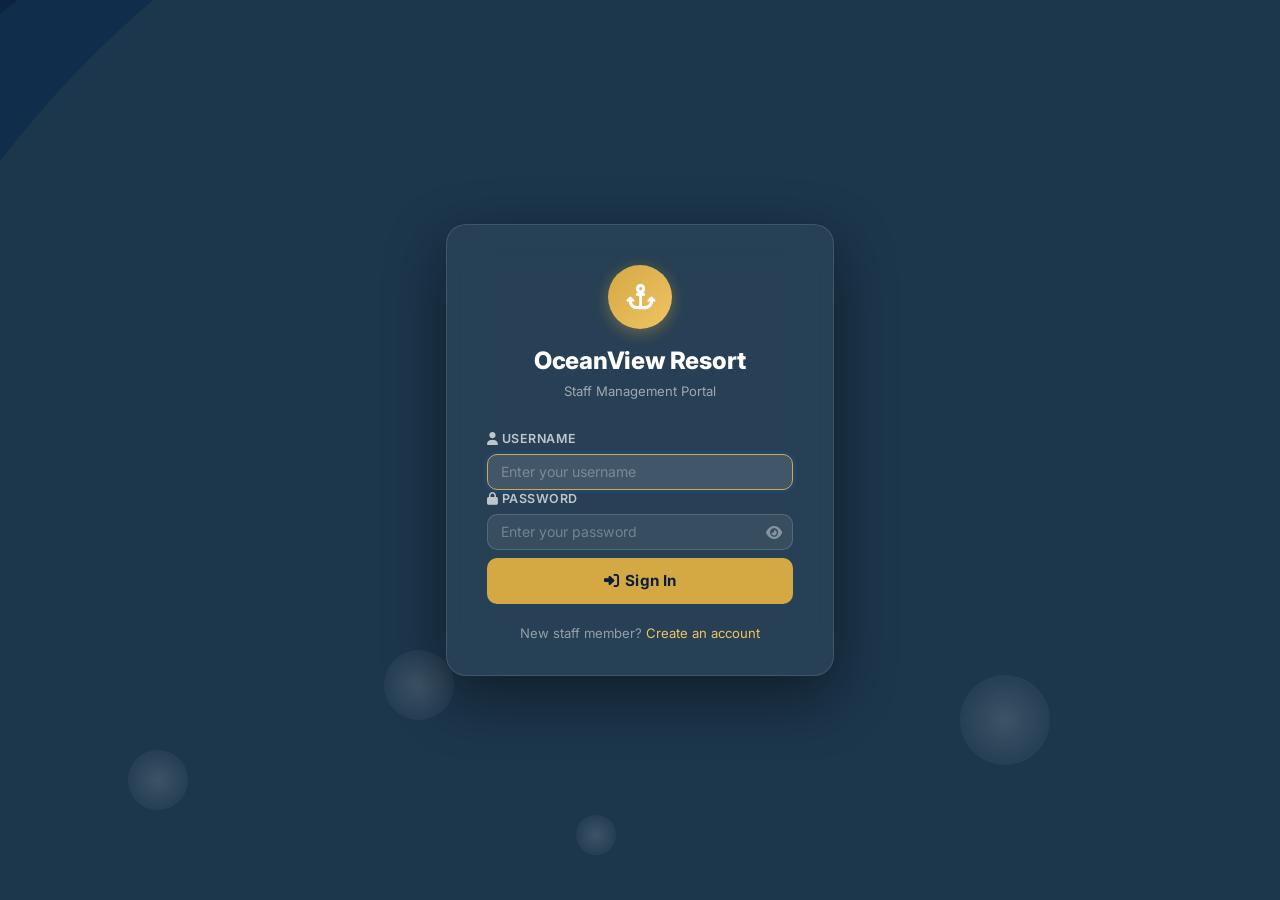
==== commit e5d8f1d1: "Full rebuild: ocean theme UI, user management, web.xml, 6-view SPA with full CRUD" ====
--- a/src/main/webapp/index.html
+++ b/src/main/webapp/index.html
@@ -1,89 +1,219 @@
-<!DOCTYPE html>
+﻿<!DOCTYPE html>
 <html lang="en">
 <head>
   <meta charset="UTF-8"/>
   <meta name="viewport" content="width=device-width, initial-scale=1.0"/>
-  <title>OceanView Resort — Staff Login</title>
+  <title>OceanView Resort  Staff Login</title>
   <link rel="preconnect" href="https://fonts.googleapis.com"/>
-  <link href="https://fonts.googleapis.com/css2?family=Inter:wght@400;500;600;700;800&display=swap" rel="stylesheet"/>
+  <link href="https://fonts.googleapis.com/css2?family=Inter:wght@300;400;500;600;700;800&display=swap" rel="stylesheet"/>
+  <link rel="stylesheet" href="https://cdnjs.cloudflare.com/ajax/libs/font-awesome/6.5.0/css/all.min.css"/>
   <link rel="stylesheet" href="assets/styles.css"/>
 </head>
 <body class="login-page">
 
-  <div class="login-card">
-
-    <!-- ── Brand ── -->
-    <div class="login-logo">
-      <div class="logo-icon">🌊</div>
-      <h1>OceanView Resort</h1>
-      <p>Staff Management Portal</p>
+  <!-- Animated Ocean Background -->
+  <div class="ocean-bg">
+    <div class="wave wave1"></div>
+    <div class="wave wave2"></div>
+    <div class="wave wave3"></div>
+    <div class="bubble b1"></div>
+    <div class="bubble b2"></div>
+    <div class="bubble b3"></div>
+    <div class="bubble b4"></div>
+  </div>
+
+  <!-- Login Card -->
+  <div class="login-wrapper">
+    <div class="login-card">
+
+      <!-- Brand -->
+      <div class="login-brand">
+        <div class="login-logo"><i class="fas fa-anchor"></i></div>
+        <h1>OceanView Resort</h1>
+        <p>Staff Management Portal</p>
+      </div>
+
+      <!-- Alert Banners -->
+      <div id="alert-invalid" class="alert alert-danger hidden">
+        <i class="fas fa-exclamation-circle"></i>
+        Invalid username or password. Please try again.
+      </div>
+      <div id="alert-empty" class="alert alert-danger hidden">
+        <i class="fas fa-exclamation-circle"></i>
+        Please enter both username and password.
+      </div>
+      <div id="alert-session" class="alert alert-warning hidden">
+        <i class="fas fa-clock"></i>
+        Your session has expired. Please log in again.
+      </div>
+      <div id="alert-logout" class="alert alert-success hidden">
+        <i class="fas fa-check-circle"></i>
+        You have been signed out successfully.
+      </div>
+      <div id="alert-registered" class="alert alert-success hidden">
+        <i class="fas fa-check-circle"></i>
+        Account created! You can now sign in.
+      </div>
+
+      <!-- Login Form -->
+      <form id="login-form" action="login" method="post" novalidate>
+        <div class="form-group">
+          <label for="username"><i class="fas fa-user"></i> Username</label>
+          <input type="text" id="username" name="username"
+                 placeholder="Enter your username" autocomplete="username" required/>
+        </div>
+        <div class="form-group">
+          <label for="password"><i class="fas fa-lock"></i> Password</label>
+          <div class="password-wrap">
+            <input type="password" id="password" name="password"
+                   placeholder="Enter your password" autocomplete="current-password" required/>
+            <button type="button" class="toggle-pw" onclick="togglePw()" tabindex="-1">
+              <i class="fas fa-eye" id="pw-eye"></i>
+            </button>
+          </div>
+        </div>
+        <button type="submit" class="btn btn-primary btn-full" id="login-btn">
+          <i class="fas fa-sign-in-alt"></i> Sign In
+        </button>
+      </form>
+
+      <!-- Sign Up Link -->
+      <div class="login-footer">
+        <p>New staff member?
+          <a href="#" onclick="openSignup(event)">Create an account</a>
+        </p>
+      </div>
     </div>
-
-    <!-- ── Alert banners (shown via URL params) ── -->
-    <div id="banner-invalid" class="alert-banner error hidden">
-      ⚠️ Invalid username or password. Please try again.
+  </div>
+
+  <!--  Sign Up Modal  -->
+  <div class="modal-overlay" id="modal-signup" style="display:none;">
+    <div class="modal-box">
+      <div class="modal-header">
+        <h3><i class="fas fa-user-plus"></i> Create Staff Account</h3>
+        <button class="modal-close" onclick="closeSignup()"><i class="fas fa-times"></i></button>
+      </div>
+      <form id="signup-form" novalidate>
+        <div class="modal-body">
+          <div class="form-group">
+            <label>Username *</label>
+            <input type="text" id="su-username" placeholder="Choose a username" required/>
+          </div>
+          <div class="form-group">
+            <label>Password *</label>
+            <input type="password" id="su-password" placeholder="Create a strong password" required/>
+          </div>
+          <div class="form-group">
+            <label>Confirm Password *</label>
+            <input type="password" id="su-confirm" placeholder="Re-enter password" required/>
+          </div>
+          <div class="form-group">
+            <label>Role</label>
+            <select id="su-role">
+              <option value="Staff">Staff</option>
+              <option value="Manager">Manager</option>
+            </select>
+          </div>
+          <div id="su-error" class="alert alert-danger hidden" style="margin-top:.5rem;"></div>
+        </div>
+        <div class="modal-footer">
+          <button type="button" class="btn btn-outline" onclick="closeSignup()">Cancel</button>
+          <button type="button" class="btn btn-primary" onclick="submitSignup()">
+            <i class="fas fa-check"></i> Create Account
+          </button>
+        </div>
+      </form>
     </div>
-    <div id="banner-empty" class="alert-banner error hidden">
-      ⚠️ Please enter both username and password.
-    </div>
-    <div id="banner-session" class="alert-banner info hidden">
-      🔒 Your session has expired. Please log in again.
-    </div>
-    <div id="banner-logout" class="alert-banner success hidden">
-      ✅ You have been successfully logged out.
-    </div>
-
-    <!-- ── Login form ── -->
-    <form action="login" method="post" class="login-form" id="login-form">
-      <div class="form-group">
-        <label for="username">Username</label>
-        <div class="input-icon-wrap">
-          <span class="icon">👤</span>
-          <input type="text" id="username" name="username"
-                 placeholder="Enter your username"
-                 autocomplete="username" required autofocus/>
-        </div>
-      </div>
-
-      <div class="form-group">
-        <label for="password">Password</label>
-        <div class="input-icon-wrap">
-          <span class="icon">🔑</span>
-          <input type="password" id="password" name="password"
-                 placeholder="Enter your password"
-                 autocomplete="current-password" required/>
-        </div>
-      </div>
-
-      <button type="submit" class="btn btn-primary">
-        Sign In →
-      </button>
-    </form>
-
-    <p style="text-align:center;margin-top:1.25rem;font-size:.75rem;color:var(--gray-400);">
-      OceanView Resort Management System &copy; 2026
-    </p>
   </div>
 
   <script>
-    // Show the correct alert based on URL parameter
-    const params = new URLSearchParams(window.location.search);
-    const err = params.get('error');
-    const logout = params.get('logout');
-    if (err === 'invalid')  document.getElementById('banner-invalid').classList.remove('hidden');
-    if (err === 'empty')    document.getElementById('banner-empty').classList.remove('hidden');
-    if (err === 'session')  document.getElementById('banner-session').classList.remove('hidden');
-    if (logout === 'true')  document.getElementById('banner-logout').classList.remove('hidden');
-
-    // Clear error params from URL bar without reload
-    if (err || logout) history.replaceState({}, '', window.location.pathname);
-
-    // Disable submit briefly to prevent double-click
-    document.getElementById('login-form').addEventListener('submit', function() {
-      const btn = this.querySelector('[type=submit]');
+    //  Handle URL params 
+    (function () {
+      const p = new URLSearchParams(window.location.search);
+      if (p.get('error') === 'invalid')     show('alert-invalid');
+      if (p.get('error') === 'empty')       show('alert-empty');
+      if (p.get('error') === 'session')     show('alert-session');
+      if (p.get('logout') === 'true')       show('alert-logout');
+      if (p.get('registered') === 'true')   show('alert-registered');
+      if (history.replaceState) history.replaceState({}, '', window.location.pathname);
+      // Auto-focus
+      if (!p.get('error') && !p.get('logout')) document.getElementById('username').focus();
+    })();
+
+    function show(id) { document.getElementById(id).classList.remove('hidden'); }
+
+    //  Password visibility toggle 
+    function togglePw() {
+      const pw = document.getElementById('password');
+      const ic = document.getElementById('pw-eye');
+      if (pw.type === 'password') { pw.type = 'text'; ic.className = 'fas fa-eye-slash'; }
+      else                        { pw.type = 'password'; ic.className = 'fas fa-eye'; }
+    }
+
+    //  Submit loading state 
+    document.getElementById('login-form').addEventListener('submit', function (e) {
+      const u = document.getElementById('username').value.trim();
+      const p = document.getElementById('password').value;
+      if (!u || !p) {
+        e.preventDefault();
+        show('alert-empty');
+        return;
+      }
+      const btn = document.getElementById('login-btn');
       btn.disabled = true;
-      btn.innerHTML = '<span style="display:inline-block;width:14px;height:14px;border:2px solid rgba(255,255,255,.4);border-top-color:#fff;border-radius:50%;animation:spin .7s linear infinite;vertical-align:middle"></span> Signing in…';
+      btn.innerHTML = '<i class="fas fa-spinner fa-spin"></i> Signing in';
     });
+
+    //  Sign Up Modal 
+    function openSignup(e) {
+      if (e) e.preventDefault();
+      document.getElementById('modal-signup').style.display = 'flex';
+      document.getElementById('su-username').focus();
+    }
+    function closeSignup() {
+      document.getElementById('modal-signup').style.display = 'none';
+      document.getElementById('su-error').classList.add('hidden');
+      document.getElementById('signup-form').reset();
+    }
+    document.getElementById('modal-signup').addEventListener('click', function (e) {
+      if (e.target === this) closeSignup();
+    });
+
+    async function submitSignup() {
+      const u  = document.getElementById('su-username').value.trim();
+      const p  = document.getElementById('su-password').value;
+      const c  = document.getElementById('su-confirm').value;
+      const r  = document.getElementById('su-role').value;
+      const er = document.getElementById('su-error');
+
+      if (!u || !p) { showErr(er, 'Username and password are required.'); return; }
+      if (p !== c)  { showErr(er, 'Passwords do not match.'); return; }
+      if (p.length < 4) { showErr(er, 'Password must be at least 4 characters.'); return; }
+
+      const body = new URLSearchParams({ username: u, password: p, role: r });
+      try {
+        const res = await fetch('api/users', {
+          method: 'POST',
+          headers: { 'Content-Type': 'application/x-www-form-urlencoded',
+                     'X-Requested-With': 'XMLHttpRequest' },
+          body: body.toString()
+        });
+        const data = await res.json();
+        if (res.ok) {
+          closeSignup();
+          window.location.href = '?registered=true';
+        } else {
+          showErr(er, data.message || 'Could not create account.');
+        }
+      } catch (e) {
+        showErr(er, 'Network error. Please try again.');
+      }
+    }
+
+    function showErr(el, msg) {
+      el.textContent = msg;
+      el.classList.remove('hidden');
+    }
   </script>
 </body>
 </html>
--- a/src/main/webapp/assets/styles.css
+++ b/src/main/webapp/assets/styles.css
@@ -1,872 +1,594 @@
-﻿/* ============================================================
-   OceanView Resort â€“ Master Stylesheet
-   Ocean Theme | CSS Grid + Flexbox | Responsive
-   ============================================================ */
-
-/* â”€â”€ Custom Properties â”€â”€â”€â”€â”€â”€â”€â”€â”€â”€â”€â”€â”€â”€â”€â”€â”€â”€â”€â”€â”€â”€â”€â”€â”€â”€â”€â”€â”€â”€â”€â”€â”€â”€â”€â”€â”€â”€â”€â”€ */
+﻿/* 
+   OceanView Resort  Ocean Theme Design System
+   Deep Navy + Crisp White + Gold/Sand Accents
+ */
+
+/*  CSS Variables  */
 :root {
-  --oc-900: #03045e;
-  --oc-800: #023e8a;
-  --oc-700: #0077b6;
-  --oc-600: #0096c7;
-  --oc-500: #00b4d8;
-  --oc-400: #48cae4;
-  --oc-300: #90e0ef;
-  --oc-200: #ade8f4;
-  --oc-100: #caf0f8;
-  --oc-50 : #f0fbff;
-
-  --green  : #10b981;
-  --yellow : #f59e0b;
-  --red    : #ef4444;
-  --purple : #8b5cf6;
-
-  --gray-900: #111827;
-  --gray-800: #1f2937;
-  --gray-700: #374151;
-  --gray-600: #4b5563;
-  --gray-500: #6b7280;
-  --gray-400: #9ca3af;
-  --gray-300: #d1d5db;
-  --gray-200: #e5e7eb;
-  --gray-100: #f3f4f6;
-  --white   : #ffffff;
-
-  --sidebar-w : 255px;
-  --header-h  : 64px;
-  --radius    : 10px;
-  --radius-lg : 16px;
-  --shadow-sm : 0 1px 3px rgba(0,0,0,.08), 0 1px 2px rgba(0,0,0,.06);
-  --shadow    : 0 4px 16px rgba(0,0,0,.10);
-  --shadow-lg : 0 20px 40px rgba(0,0,0,.14);
-  --transition: .2s cubic-bezier(.4,0,.2,1);
-}
-
-/* â”€â”€ Reset â”€â”€â”€â”€â”€â”€â”€â”€â”€â”€â”€â”€â”€â”€â”€â”€â”€â”€â”€â”€â”€â”€â”€â”€â”€â”€â”€â”€â”€â”€â”€â”€â”€â”€â”€â”€â”€â”€â”€â”€â”€â”€â”€â”€â”€â”€â”€â”€â”€â”€â”€â”€â”€ */
+  --navy:       #0B1D3A;
+  --navy-2:     #122347;
+  --navy-3:     #1A2F5A;
+  --navy-light: #1E3A6E;
+  --ocean:      #0D6EFD;
+  --ocean-2:    #1976d2;
+  --teal:       #0891b2;
+  --gold:       #D4A843;
+  --gold-light: #f0c464;
+  --white:      #FFFFFF;
+  --off-white:  #F4F7FC;
+  --text-dark:  #1A2332;
+  --text-mid:   #4B5A6B;
+  --text-muted: #8A96A3;
+  --border:     #E2E8F0;
+  --border-2:   #CBD5E1;
+  --green:      #16A34A;
+  --green-bg:   #DCFCE7;
+  --red:        #DC2626;
+  --red-bg:     #FEE2E2;
+  --orange:     #EA580C;
+  --orange-bg:  #FFEDD5;
+  --yellow-bg:  #FEF3C7;
+  --yellow:     #D97706;
+  --purple:     #7C3AED;
+  --purple-bg:  #EDE9FE;
+  --shadow-sm:  0 1px 3px rgba(0,0,0,.08);
+  --shadow-md:  0 4px 12px rgba(0,0,0,.12);
+  --shadow-lg:  0 8px 32px rgba(0,0,0,.18);
+  --radius:     10px;
+  --radius-lg:  14px;
+  --sidebar-w:  240px;
+  --header-h:   62px;
+  --transition: .2s ease;
+}
+
+/*  Reset  */
 *, *::before, *::after { box-sizing: border-box; margin: 0; padding: 0; }
-html { -webkit-text-size-adjust: 100%; }
-body {
-  font-family: 'Inter', 'Segoe UI', system-ui, -apple-system, sans-serif;
-  font-size: 14px;
-  color: var(--gray-800);
-  background: var(--gray-100);
-  -webkit-font-smoothing: antialiased;
-}
-a { color: inherit; text-decoration: none; }
-img { display: block; max-width: 100%; }
-button, input, select, textarea { font-family: inherit; font-size: inherit; }
-
-/* ============================================================
-   â–ˆâ–ˆ       â–ˆâ–ˆâ–ˆâ–ˆâ–ˆâ–ˆ   â–ˆâ–ˆâ–ˆâ–ˆâ–ˆâ–ˆ  â–ˆâ–ˆ â–ˆâ–ˆâ–ˆ    â–ˆâ–ˆ
-   â–ˆâ–ˆ      â–ˆâ–ˆ    â–ˆâ–ˆ â–ˆâ–ˆ       â–ˆâ–ˆ â–ˆâ–ˆâ–ˆâ–ˆ   â–ˆâ–ˆ
-   â–ˆâ–ˆ      â–ˆâ–ˆ    â–ˆâ–ˆ â–ˆâ–ˆ   â–ˆâ–ˆâ–ˆ â–ˆâ–ˆ â–ˆâ–ˆ â–ˆâ–ˆ  â–ˆâ–ˆ
-   â–ˆâ–ˆ      â–ˆâ–ˆ    â–ˆâ–ˆ â–ˆâ–ˆ    â–ˆâ–ˆ â–ˆâ–ˆ â–ˆâ–ˆ  â–ˆâ–ˆ â–ˆâ–ˆ
-   â–ˆâ–ˆâ–ˆâ–ˆâ–ˆâ–ˆâ–ˆ  â–ˆâ–ˆâ–ˆâ–ˆâ–ˆâ–ˆ   â–ˆâ–ˆâ–ˆâ–ˆâ–ˆâ–ˆ  â–ˆâ–ˆ â–ˆâ–ˆ   â–ˆâ–ˆâ–ˆâ–ˆ
-   ============================================================ */
-.login-page {
-  min-height: 100vh;
-  display: flex;
-  align-items: center;
-  justify-content: center;
-  background:
-    linear-gradient(135deg, var(--oc-900) 0%, var(--oc-700) 55%, var(--oc-500) 100%);
-  position: relative;
-  overflow: hidden;
-}
-
-/* Decorative wave blobs */
-.login-page::before,
-.login-page::after {
-  content: '';
-  position: absolute;
-  border-radius: 50%;
-  animation: float 8s ease-in-out infinite;
-}
-.login-page::before {
-  width: 400px; height: 400px;
-  background: rgba(255,255,255,.04);
-  top: -80px; right: -80px;
-}
-.login-page::after {
-  width: 280px; height: 280px;
-  background: rgba(255,255,255,.06);
-  bottom: -60px; left: -60px;
-  animation-delay: -4s;
-}
-@keyframes float {
-  0%,100% { transform: translateY(0) rotate(0deg); }
-  50%      { transform: translateY(-20px) rotate(5deg); }
-}
-
-/* â”€ Card â”€â”€â”€â”€â”€â”€â”€â”€â”€â”€â”€â”€â”€â”€â”€â”€â”€â”€â”€â”€â”€â”€â”€â”€â”€â”€â”€â”€â”€â”€â”€â”€â”€â”€â”€â”€â”€â”€â”€â”€â”€â”€â”€â”€â”€â”€â”€â”€â”€â”€â”€â”€â”€â”€â”€ */
-.login-card {
-  position: relative;
-  z-index: 1;
-  background: rgba(255,255,255,.97);
-  backdrop-filter: blur(12px);
-  border-radius: var(--radius-lg);
-  box-shadow: var(--shadow-lg), 0 0 0 1px rgba(255,255,255,.1);
-  padding: 2.5rem 2.25rem 2rem;
-  width: 100%;
-  max-width: 420px;
-  animation: slideUp .5s cubic-bezier(.4,0,.2,1) both;
-}
-@keyframes slideUp {
-  from { opacity:0; transform: translateY(28px); }
-  to   { opacity:1; transform: translateY(0); }
-}
-
-.login-logo {
-  display: flex;
-  flex-direction: column;
-  align-items: center;
-  margin-bottom: 2rem;
-}
-.login-logo .logo-icon {
-  width: 64px; height: 64px;
-  border-radius: 50%;
-  background: linear-gradient(135deg, var(--oc-700), var(--oc-500));
-  display: flex;
-  align-items: center;
-  justify-content: center;
-  font-size: 1.75rem;
-  margin-bottom: .75rem;
-  box-shadow: 0 8px 20px rgba(0, 119, 182, .35);
-}
-.login-logo h1 {
-  font-size: 1.45rem;
-  font-weight: 700;
-  color: var(--oc-800);
-  letter-spacing: -.3px;
-}
-.login-logo p {
-  font-size: .8rem;
-  color: var(--gray-500);
-  margin-top: .2rem;
-  letter-spacing: .3px;
-  text-transform: uppercase;
-}
-
-/* Alert banners */
-.alert-banner {
-  display: flex;
-  align-items: center;
-  gap: .5rem;
-  padding: .65rem .9rem;
-  border-radius: var(--radius);
-  font-size: .83rem;
-  margin-bottom: 1.25rem;
-  animation: slideDown .3s ease;
-}
-@keyframes slideDown {
-  from { opacity:0; transform:translateY(-8px); }
-  to   { opacity:1; transform:translateY(0); }
-}
-.alert-banner.error   { background:#fef2f2; color: var(--red);   border:1px solid #fecaca; }
-.alert-banner.success { background:#f0fdf4; color: var(--green); border:1px solid #bbf7d0; }
-.alert-banner.info    { background:#eff6ff; color: var(--oc-700);border:1px solid #bfdbfe; }
-.hidden { display: none !important; }
-
-/* Form groups */
-.form-group { margin-bottom: 1.1rem; }
+html { font-size: 16px; scroll-behavior: smooth; }
+body { font-family: 'Inter', system-ui, sans-serif; color: var(--text-dark);
+       background: var(--off-white); line-height: 1.5; }
+a { text-decoration: none; color: inherit; }
+button { cursor: pointer; border: none; background: none; font-family: inherit; }
+input, select, textarea { font-family: inherit; }
+ul, ol { list-style: none; }
+img { max-width: 100%; display: block; }
+
+/* 
+   SHARED COMPONENTS
+ */
+
+/*  Buttons  */
+.btn {
+  display: inline-flex; align-items: center; gap: .4rem;
+  padding: .5rem 1.1rem; border-radius: var(--radius);
+  font-size: .85rem; font-weight: 600; letter-spacing: .01em;
+  transition: all var(--transition); white-space: nowrap;
+}
+.btn-primary {
+  background: var(--navy-3); color: var(--white);
+  border: 2px solid transparent;
+}
+.btn-primary:hover { background: var(--navy-light); transform: translateY(-1px); box-shadow: var(--shadow-md); }
+.btn-outline {
+  background: transparent; color: var(--navy-3);
+  border: 2px solid var(--navy-3);
+}
+.btn-outline:hover { background: var(--navy-3); color: var(--white); }
+.btn-danger { background: var(--red); color: var(--white); border: 2px solid transparent; }
+.btn-danger:hover { background: #b91c1c; }
+.btn-success { background: var(--green); color: var(--white); border: 2px solid transparent; }
+.btn-gold { background: var(--gold); color: var(--white); border: 2px solid transparent; }
+.btn-full { width: 100%; justify-content: center; padding: .7rem 1.1rem; font-size: .95rem; }
+.btn:disabled { opacity: .6; cursor: not-allowed; transform: none !important; }
+.btn-icon { padding: .4rem .55rem; }
+
+/*  Forms  */
+.form-group { display: flex; flex-direction: column; gap: .3rem; }
 .form-group label {
-  display: block;
-  font-weight: 600;
-  font-size: .8rem;
-  color: var(--gray-700);
-  margin-bottom: .4rem;
-  letter-spacing: .2px;
-  text-transform: uppercase;
-}
+  font-size: .78rem; font-weight: 600; color: var(--text-mid);
+  text-transform: uppercase; letter-spacing: .04em;
+}
+.form-row { display: grid; grid-template-columns: 1fr 1fr; gap: 1rem; }
 .form-group input,
 .form-group select,
 .form-group textarea {
-  width: 100%;
-  padding: .65rem .9rem;
-  border: 1.5px solid var(--gray-300);
-  border-radius: var(--radius);
-  background: var(--white);
-  color: var(--gray-900);
+  padding: .55rem .8rem; border: 1.5px solid var(--border);
+  border-radius: var(--radius); font-size: .88rem;
+  background: #fff; color: var(--text-dark);
   transition: border-color var(--transition), box-shadow var(--transition);
   outline: none;
 }
 .form-group input:focus,
-.form-group select:focus,
-.form-group textarea:focus {
-  border-color: var(--oc-600);
-  box-shadow: 0 0 0 3px rgba(0,150,199,.15);
-}
-.form-group textarea { resize: vertical; min-height: 72px; }
-
-/* Input with icon */
-.input-icon-wrap { position: relative; }
-.input-icon-wrap .icon {
-  position: absolute;
-  left: .85rem; top: 50%;
-  transform: translateY(-50%);
-  color: var(--gray-400);
-  font-size: 1rem;
-  pointer-events: none;
-}
-.input-icon-wrap input { padding-left: 2.4rem; }
-
-/* â”€ Buttons â”€â”€â”€â”€â”€â”€â”€â”€â”€â”€â”€â”€â”€â”€â”€â”€â”€â”€â”€â”€â”€â”€â”€â”€â”€â”€â”€â”€â”€â”€â”€â”€â”€â”€â”€â”€â”€â”€â”€â”€â”€â”€â”€â”€â”€â”€â”€â”€â”€â”€â”€â”€ */
-.btn {
-  display: inline-flex;
-  align-items: center;
-  justify-content: center;
-  gap: .4rem;
-  padding: .6rem 1.25rem;
-  border: none;
-  border-radius: var(--radius);
-  font-weight: 600;
-  font-size: .85rem;
-  cursor: pointer;
-  transition: all var(--transition);
-  white-space: nowrap;
-  letter-spacing: .1px;
-}
-.btn:disabled { opacity:.55; cursor:not-allowed; }
-.btn-primary  { background: var(--oc-700);  color: var(--white); }
-.btn-primary:hover  { background: var(--oc-800); box-shadow: 0 4px 12px rgba(0,119,182,.35); transform:translateY(-1px); }
-.btn-success  { background: var(--green);   color: var(--white); }
-.btn-success:hover  { background: #059669; box-shadow: 0 4px 12px rgba(16,185,129,.3); transform:translateY(-1px); }
-.btn-danger   { background: var(--red);     color: var(--white); }
-.btn-danger:hover   { background: #dc2626; box-shadow: 0 4px 12px rgba(239,68,68,.3); transform:translateY(-1px); }
-.btn-warning  { background: var(--yellow);  color: var(--white); }
-.btn-warning:hover  { background: #d97706; transform:translateY(-1px); }
-.btn-outline  { background: transparent; color: var(--oc-700); border: 1.5px solid var(--oc-700); }
-.btn-outline:hover  { background: var(--oc-50); }
-.btn-ghost    { background: transparent; color: var(--gray-600); }
-.btn-ghost:hover    { background: var(--gray-100); color: var(--gray-800); }
-.btn-sm  { padding: .35rem .75rem; font-size: .78rem; }
-.btn-lg  { padding: .75rem 1.75rem; font-size: .95rem; }
-.btn-icon{ padding: .5rem; border-radius: 8px; }
-.btn-full{ width: 100%; }
-
-/* Login submit */
-.login-card .btn-primary {
-  width: 100%;
-  padding: .8rem;
-  font-size: .95rem;
-  margin-top: .5rem;
-}
-
-/* ============================================================
-   DASHBOARD SHELL
-   ============================================================ */
-.dash-wrap {
-  display: flex;
-  height: 100vh;
-  overflow: hidden;
-}
-
-/* â”€ Sidebar â”€â”€â”€â”€â”€â”€â”€â”€â”€â”€â”€â”€â”€â”€â”€â”€â”€â”€â”€â”€â”€â”€â”€â”€â”€â”€â”€â”€â”€â”€â”€â”€â”€â”€â”€â”€â”€â”€â”€â”€â”€â”€â”€â”€â”€â”€â”€â”€â”€â”€â”€â”€ */
+.form-group select:focus { border-color: var(--ocean); box-shadow: 0 0 0 3px rgba(13,110,253,.12); }
+.form-group .opt { font-weight: 400; color: var(--text-muted); text-transform: none; letter-spacing: 0; }
+.password-wrap { position: relative; }
+.password-wrap input { width: 100%; padding-right: 2.8rem; }
+.toggle-pw {
+  position: absolute; right: .7rem; top: 50%; transform: translateY(-50%);
+  color: var(--text-muted); font-size: .9rem;
+}
+.toggle-pw:hover { color: var(--text-dark); }
+.filter-select {
+  padding: .45rem .7rem; border: 1.5px solid var(--border); border-radius: var(--radius);
+  font-size: .82rem; background: #fff; color: var(--text-dark); outline: none;
+}
+
+/*  Alerts  */
+.alert {
+  display: flex; align-items: center; gap: .6rem;
+  padding: .7rem 1rem; border-radius: var(--radius);
+  font-size: .85rem; font-weight: 500;
+}
+.alert-danger  { background: var(--red-bg);    color: var(--red);    border-left: 4px solid var(--red); }
+.alert-success { background: var(--green-bg);  color: var(--green);  border-left: 4px solid var(--green); }
+.alert-warning { background: var(--yellow-bg); color: var(--yellow); border-left: 4px solid var(--yellow); }
+.alert-info    { background: #DBEAFE;           color: #1d4ed8;       border-left: 4px solid #1d4ed8; }
+.hidden { display: none !important; }
+
+/*  Badges  */
+.badge {
+  display: inline-flex; align-items: center; gap: .3rem;
+  padding: .25rem .65rem; border-radius: 999px;
+  font-size: .72rem; font-weight: 700; letter-spacing: .03em;
+}
+.badge-available, .badge-green { background: var(--green-bg); color: var(--green); }
+.badge-booked, .badge-red { background: var(--red-bg); color: var(--red); }
+.badge-maintenance, .badge-yellow{ background: var(--yellow-bg); color: var(--yellow); }
+.badge-pending { background: #DBEAFE; color: #1d4ed8; }
+.badge-blue { background: #DBEAFE; color: #1d4ed8; }
+.badge-manager { background: var(--purple-bg); color: var(--purple); }
+.badge-staff   { background: var(--green-bg);  color: var(--green); }
+
+/*  Search Box  */
+.search-box {
+  display: flex; align-items: center; gap: .5rem;
+  background: #fff; border: 1.5px solid var(--border);
+  border-radius: var(--radius); padding: .4rem .75rem;
+}
+.search-box input {
+  border: none; outline: none; font-size: .85rem;
+  width: 200px; background: transparent;
+}
+.search-box i { color: var(--text-muted); font-size: .82rem; }
+.search-box.sm input { width: 160px; }
+
+/*  Panel  */
+.panel {
+  background: #fff; border-radius: var(--radius-lg);
+  box-shadow: var(--shadow-sm); overflow: hidden;
+}
+.panel-header {
+  display: flex; align-items: center; justify-content: space-between;
+  padding: 1rem 1.25rem; border-bottom: 1px solid var(--border);
+}
+.panel-header h4 { font-size: .95rem; display: flex; align-items: center; gap: .5rem; color: var(--text-dark); }
+.panel-link { font-size: .82rem; color: var(--ocean); cursor: pointer; }
+.panel-link:hover { text-decoration: underline; }
+
+/*  Data Tables  */
+.table-wrap { overflow-x: auto; }
+.data-table { width: 100%; border-collapse: collapse; font-size: .84rem; }
+.data-table thead th {
+  background: var(--navy); color: var(--white);
+  padding: .7rem 1rem; text-align: left;
+  font-size: .75rem; font-weight: 600; letter-spacing: .04em;
+  text-transform: uppercase; white-space: nowrap;
+}
+.data-table thead th:first-child { border-radius: 0; }
+.data-table tbody tr { border-bottom: 1px solid var(--border); transition: background var(--transition); }
+.data-table tbody tr:last-child { border-bottom: none; }
+.data-table tbody tr:hover { background: var(--off-white); }
+.data-table tbody td { padding: .7rem 1rem; color: var(--text-dark); vertical-align: middle; }
+.data-table .td-actions { display: flex; gap: .4rem; flex-wrap: nowrap; }
+.skeleton-row td, .data-table .skeleton-row {
+  height: 48px; background: linear-gradient(90deg,#f0f4f8 25%,#e2e8f0 50%,#f0f4f8 75%);
+  background-size: 400% 100%; animation: shimmer 1.4s infinite;
+}
+@keyframes shimmer { 0%{background-position:100% 0} 100%{background-position:-100% 0} }
+
+.table-pagination {
+  display: flex; justify-content: center; align-items: center;
+  gap: .4rem; padding: .75rem 1rem; border-top: 1px solid var(--border);
+}
+.page-btn {
+  padding: .3rem .65rem; border-radius: var(--radius);
+  font-size: .8rem; font-weight: 600; border: 1.5px solid var(--border);
+  background: #fff; color: var(--text-mid); transition: all var(--transition);
+}
+.page-btn.active, .page-btn:hover { background: var(--navy); color: #fff; border-color: var(--navy); }
+
+/*  Toast Notifications  */
+.toast-container {
+  position: fixed; top: 1.2rem; right: 1.2rem;
+  display: flex; flex-direction: column; gap: .5rem; z-index: 9999;
+}
+.toast {
+  display: flex; align-items: center; gap: .7rem;
+  padding: .75rem 1.1rem; border-radius: var(--radius);
+  box-shadow: var(--shadow-lg); font-size: .86rem; font-weight: 500;
+  min-width: 260px; max-width: 380px;
+  animation: toastIn .3s ease; background: #fff; border-left: 4px solid var(--ocean);
+}
+.toast.success { border-color: var(--green); }
+.toast.error   { border-color: var(--red); }
+.toast.warning { border-color: var(--yellow); }
+.toast-icon.success { color: var(--green); }
+.toast-icon.error   { color: var(--red); }
+.toast-icon.warning { color: var(--yellow); }
+.toast-icon.info    { color: var(--ocean); }
+.toast-text { flex: 1; }
+.toast-close { color: var(--text-muted); font-size: .85rem; padding: .1rem .25rem; }
+.toast-close:hover { color: var(--text-dark); }
+.toast.removing { animation: toastOut .25s ease forwards; }
+@keyframes toastIn  { from { opacity:0; transform: translateX(20px); } to { opacity:1; transform: translateX(0); } }
+@keyframes toastOut { to   { opacity:0; transform: translateX(20px); } }
+
+/*  Modals  */
+.modal-overlay {
+  position: fixed; inset: 0; background: rgba(0,0,0,.55);
+  display: flex; align-items: center; justify-content: center;
+  z-index: 3000; padding: 1rem; backdrop-filter: blur(2px);
+  animation: fadeOverlay .2s ease;
+}
+@keyframes fadeOverlay { from { opacity:0; } to { opacity:1; } }
+.modal-box {
+  background: #fff; border-radius: var(--radius-lg);
+  box-shadow: var(--shadow-lg); width: 100%; max-width: 540px;
+  max-height: 90vh; overflow-y: auto; animation: modalIn .25s ease;
+}
+.modal-box.modal-lg { max-width: 700px; }
+.modal-box.modal-sm { max-width: 400px; }
+@keyframes modalIn { from { opacity:0; transform: translateY(-20px) scale(.97); } to { opacity:1; transform: none; } }
+.modal-header {
+  display: flex; align-items: center; justify-content: space-between;
+  padding: 1.1rem 1.4rem; border-bottom: 1px solid var(--border);
+  position: sticky; top: 0; background: #fff; z-index: 1;
+}
+.modal-header h3 { font-size: 1rem; display: flex; align-items: center; gap: .5rem; }
+.modal-close {
+  color: var(--text-muted); font-size: 1.1rem; padding: .2rem .4rem;
+  border-radius: 6px; transition: all var(--transition);
+}
+.modal-close:hover { background: var(--red-bg); color: var(--red); }
+.modal-body { padding: 1.4rem; display: flex; flex-direction: column; gap: 1rem; }
+.modal-footer {
+  display: flex; justify-content: flex-end; gap: .6rem;
+  padding: 1rem 1.4rem; border-top: 1px solid var(--border);
+  background: var(--off-white);
+}
+
+/* Confirm */
+.confirm-box { text-align: center; padding: 2rem; }
+.confirm-icon { font-size: 2.5rem; color: var(--orange); margin-bottom: .75rem; }
+.confirm-box h4 { font-size: 1.1rem; margin-bottom: .5rem; }
+.confirm-box p  { color: var(--text-mid); font-size: .9rem; margin-bottom: 1.25rem; }
+
+/* Bill Calc Result */
+.calc-result {
+  margin-top: .75rem; padding: 1rem; border-radius: var(--radius);
+  background: var(--off-white); border: 1px solid var(--border); font-size: .85rem;
+}
+.calc-result .calc-row { display: flex; justify-content: space-between; padding: .25rem 0; }
+.calc-result .calc-row.total {
+  border-top: 2px solid var(--navy); margin-top: .4rem; padding-top: .4rem;
+  font-weight: 700; font-size: .95rem; color: var(--navy);
+}
+
+/*  Invoice Print  */
+.invoice-wrap { padding: .5rem; }
+.invoice-header { display: flex; justify-content: space-between; align-items: flex-start; margin-bottom: 1.5rem; border-bottom: 3px solid var(--navy); padding-bottom: 1rem; }
+.invoice-brand h2 { color: var(--navy); font-size: 1.4rem; }
+.invoice-brand p  { color: var(--text-muted); font-size: .8rem; }
+.invoice-meta p   { font-size: .82rem; text-align: right; }
+.invoice-table    { width: 100%; border-collapse: collapse; margin: 1.2rem 0; font-size: .85rem; }
+.invoice-table th { background: var(--navy); color: #fff; padding: .5rem .75rem; text-align: left; font-size: .78rem; }
+.invoice-table td { padding: .5rem .75rem; border-bottom: 1px solid var(--border); }
+.invoice-total    { text-align: right; margin-top: .75rem; }
+.invoice-total table { margin-left: auto; min-width: 200px; font-size: .88rem; }
+.invoice-total td { padding: .3rem .5rem; }
+.invoice-total .grand { font-weight: 800; font-size: 1rem; color: var(--navy); border-top: 2px solid var(--navy); }
+
+/* 
+   LOGIN PAGE
+ */
+.login-page {
+  min-height: 100vh; display: flex; align-items: center; justify-content: center;
+  background: var(--navy); overflow: hidden; position: relative;
+}
+
+.ocean-bg {
+  position: fixed; inset: 0; pointer-events: none; overflow: hidden; z-index: 0;
+}
+.wave {
+  position: absolute; width: 200%; height: 200%;
+  border-radius: 43% 57% 40% 60% / 55% 45% 55% 45%;
+  opacity: .06;
+}
+.wave1 { background: var(--teal);     bottom: -60%; left: -25%; animation: waveAnim 18s linear infinite; }
+.wave2 { background: var(--gold);     bottom: -70%; left: -15%; animation: waveAnim 24s linear infinite reverse; }
+.wave3 { background: #7dd3fc;         bottom: -75%; left: -30%; animation: waveAnim 30s linear infinite; }
+@keyframes waveAnim { to { transform: rotate(360deg); } }
+
+.bubble {
+  position: absolute; border-radius: 50%;
+  background: radial-gradient(circle, rgba(255,255,255,.15), transparent);
+  animation: floatUp linear infinite;
+}
+.b1 { width: 60px;  height: 60px;  bottom: 10%; left: 10%; animation-duration: 12s; }
+.b2 { width: 90px;  height: 90px;  bottom: 15%; left: 75%; animation-duration: 16s; }
+.b3 { width: 40px;  height: 40px;  bottom: 5%;  left: 45%; animation-duration: 10s; }
+.b4 { width: 70px;  height: 70px;  bottom: 20%; left: 30%; animation-duration: 20s; }
+@keyframes floatUp { to { transform: translateY(-110vh); opacity: 0; } }
+
+.login-wrapper {
+  position: relative; z-index: 10; width: 100%; max-width: 420px;
+  padding: 1rem; animation: slideUp .5s ease;
+}
+@keyframes slideUp { from { opacity:0; transform: translateY(24px); } to { opacity:1; transform: none; } }
+
+.login-card {
+  background: rgba(255,255,255,.05);
+  backdrop-filter: blur(20px); -webkit-backdrop-filter: blur(20px);
+  border: 1px solid rgba(255,255,255,.12);
+  border-radius: 20px; padding: 2.5rem 2.5rem 2rem;
+  box-shadow: 0 20px 60px rgba(0,0,0,.45);
+}
+
+.login-brand { text-align: center; margin-bottom: 1.75rem; }
+.login-logo {
+  width: 64px; height: 64px; border-radius: 50%;
+  background: linear-gradient(135deg, var(--gold), var(--gold-light));
+  display: flex; align-items: center; justify-content: center;
+  font-size: 1.6rem; color: var(--white); margin: 0 auto .9rem;
+  box-shadow: 0 4px 16px rgba(212,168,67,.4);
+}
+.login-brand h1 { color: #fff; font-size: 1.5rem; font-weight: 800; letter-spacing: -.01em; }
+.login-brand p  { color: rgba(255,255,255,.55); font-size: .82rem; margin-top: .2rem; }
+
+.login-card .form-group label       { color: rgba(255,255,255,.7); }
+.login-card .form-group input {
+  background: rgba(255,255,255,.08); border-color: rgba(255,255,255,.15);
+  color: #fff;
+}
+.login-card .form-group input::placeholder { color: rgba(255,255,255,.35); }
+.login-card .form-group input:focus { border-color: var(--gold); background: rgba(255,255,255,.12); }
+.login-card .btn-primary { background: var(--gold); color: var(--navy); font-weight: 700; margin-top: .5rem; }
+.login-card .btn-primary:hover { background: var(--gold-light); }
+.login-card .toggle-pw { color: rgba(255,255,255,.4); }
+.login-card .toggle-pw:hover { color: rgba(255,255,255,.8); }
+.login-form { display: flex; flex-direction: column; gap: 1rem; }
+.login-footer { text-align: center; margin-top: 1.25rem; font-size: .82rem; color: rgba(255,255,255,.5); }
+.login-footer a { color: var(--gold-light); }
+.login-footer a:hover { text-decoration: underline; }
+
+/* Login modal tweaks */
+.login-page .modal-box { background: rgba(11,29,58,.95); color: #fff; backdrop-filter: blur(20px); }
+.login-page .modal-header { border-color: rgba(255,255,255,.1); }
+.login-page .modal-footer { background: rgba(0,0,0,.2); border-color: rgba(255,255,255,.1); }
+.login-page .form-group label { color: rgba(255,255,255,.7); }
+.login-page .form-group input,
+.login-page .form-group select {
+  background: rgba(255,255,255,.08); border-color: rgba(255,255,255,.15); color: #fff;
+}
+.login-page .form-group input::placeholder { color: rgba(255,255,255,.3); }
+.login-page .form-group input:focus { border-color: var(--gold); }
+.login-page .modal-close { color: rgba(255,255,255,.55); }
+.login-page .modal-close:hover { background: rgba(220,38,38,.2); color: #fff; }
+
+/* 
+   DASHBOARD LAYOUT
+ */
+.dash-body { overflow: hidden; height: 100vh; }
+
+.dash-wrap { display: flex; height: 100vh; overflow: hidden; }
+
+/*  Sidebar  */
 .sidebar {
-  width: var(--sidebar-w);
+  width: var(--sidebar-w); min-width: var(--sidebar-w);
+  background: var(--navy); color: #fff;
+  display: flex; flex-direction: column;
+  height: 100vh; overflow-y: auto; overflow-x: hidden;
+  transition: transform var(--transition); z-index: 100;
   flex-shrink: 0;
-  display: flex;
-  flex-direction: column;
-  background: linear-gradient(180deg, var(--oc-900) 0%, var(--oc-800) 100%);
-  color: var(--oc-200);
-  overflow-y: auto;
-  overflow-x: hidden;
-  transition: width var(--transition);
-  z-index: 200;
-}
-
-/* Sidebar brand */
+}
+.sidebar::-webkit-scrollbar { width: 4px; }
+.sidebar::-webkit-scrollbar-thumb { background: rgba(255,255,255,.15); border-radius: 99px; }
+
 .sidebar-brand {
-  display: flex;
-  align-items: center;
-  gap: .75rem;
-  padding: 1.25rem 1.25rem 1rem;
-  border-bottom: 1px solid rgba(255,255,255,.07);
-}
-.sidebar-brand .brand-icon {
-  width: 38px; height: 38px;
-  border-radius: 10px;
-  background: linear-gradient(135deg, var(--oc-600), var(--oc-400));
+  display: flex; align-items: center; gap: .75rem;
+  padding: 1.2rem 1.1rem; border-bottom: 1px solid rgba(255,255,255,.08);
+}
+.sidebar-anchor { font-size: 1.6rem; color: var(--gold); flex-shrink: 0; }
+.brand-name { font-size: 1rem; font-weight: 800; color: #fff; line-height: 1.1; }
+.brand-sub  { font-size: .65rem; color: rgba(255,255,255,.45); text-transform: uppercase; letter-spacing: .06em; }
+
+.sidebar-section-label {
+  padding: .9rem 1.1rem .4rem;
+  font-size: .65rem; font-weight: 700; letter-spacing: .1em;
+  color: rgba(255,255,255,.35); text-transform: uppercase;
+}
+
+.sidebar-nav { display: flex; flex-direction: column; gap: .15rem; padding: 0 .6rem; flex: 1; }
+.nav-item {
+  display: flex; align-items: center; gap: .7rem;
+  padding: .6rem .75rem; border-radius: var(--radius);
+  font-size: .86rem; font-weight: 500; color: rgba(255,255,255,.65);
+  cursor: pointer; transition: all var(--transition); user-select: none;
+}
+.nav-item:hover { background: rgba(255,255,255,.07); color: #fff; }
+.nav-item.active { background: rgba(255,255,255,.12); color: #fff; }
+.nav-item.active .nav-icon { color: var(--gold); }
+.nav-icon { width: 18px; text-align: center; flex-shrink: 0; font-size: .9rem; }
+
+.sidebar-footer {
+  padding: .75rem .7rem; border-top: 1px solid rgba(255,255,255,.08);
+  margin-top: auto;
+}
+.user-pill {
+  display: flex; align-items: center; gap: .6rem;
+  padding: .5rem .55rem; border-radius: var(--radius); background: rgba(255,255,255,.06);
+}
+.user-avatar {
+  width: 34px; height: 34px; border-radius: 50%;
+  background: linear-gradient(135deg, var(--teal), var(--ocean));
   display: flex; align-items: center; justify-content: center;
-  font-size: 1.1rem;
-  flex-shrink: 0;
-  box-shadow: 0 4px 10px rgba(0,0,0,.25);
-}
-.sidebar-brand .brand-text { line-height: 1.25; }
-.sidebar-brand .brand-text strong { display:block; font-size: .9rem; color: var(--white); letter-spacing: .2px; }
-.sidebar-brand .brand-text span   { font-size: .7rem; color: var(--oc-400); letter-spacing: .5px; text-transform: uppercase; }
-
-/* Sidebar section label */
-.sidebar-section-label {
-  font-size: .65rem;
-  font-weight: 700;
-  letter-spacing: 1px;
-  text-transform: uppercase;
-  color: var(--oc-400);
-  padding: 1.1rem 1.25rem .4rem;
-}
-
-/* Nav links */
-.sidebar-nav { list-style: none; padding: .25rem .75rem; }
-.sidebar-nav li + li { margin-top: .15rem; }
-.nav-item {
-  display: flex;
-  align-items: center;
-  gap: .75rem;
-  padding: .65rem .85rem;
-  border-radius: 9px;
-  cursor: pointer;
-  font-weight: 500;
-  font-size: .875rem;
-  color: var(--oc-200);
-  transition: all var(--transition);
-  user-select: none;
-}
-.nav-item .nav-icon {
-  font-size: 1.1rem;
-  width: 22px;
-  text-align: center;
-  flex-shrink: 0;
-}
-.nav-item span { flex: 1; }
-.nav-item .nav-badge {
-  font-size: .65rem;
-  font-weight: 700;
-  padding: .15rem .45rem;
-  border-radius: 99px;
-  background: var(--oc-600);
-  color: var(--white);
-  min-width: 18px;
-  text-align: center;
-}
-.nav-item:hover     { background: rgba(255,255,255,.08); color: var(--white); }
-.nav-item.active    { background: var(--oc-600); color: var(--white); box-shadow: 0 4px 12px rgba(0,150,199,.35); }
-.nav-item.active .nav-icon { color: var(--white); }
-
-/* Sidebar footer */
-.sidebar-footer {
-  margin-top: auto;
-  padding: .75rem;
-  border-top: 1px solid rgba(255,255,255,.07);
-}
-.user-pill {
-  display: flex;
-  align-items: center;
-  gap: .65rem;
-  padding: .6rem .75rem;
-  border-radius: 9px;
-  background: rgba(255,255,255,.07);
-}
-.user-pill .avatar {
-  width: 32px; height: 32px;
-  border-radius: 50%;
-  background: linear-gradient(135deg, var(--oc-500), var(--oc-300));
+  font-size: .8rem; font-weight: 700; color: #fff; flex-shrink: 0;
+}
+.user-info { flex: 1; min-width: 0; }
+.user-name { display: block; font-size: .82rem; font-weight: 600; color: #fff; white-space: nowrap; overflow: hidden; text-overflow: ellipsis; }
+.user-role { display: block; font-size: .68rem; color: rgba(255,255,255,.45); }
+.logout-btn { color: rgba(255,255,255,.4); font-size: .9rem; padding: .2rem .3rem; flex-shrink: 0; }
+.logout-btn:hover { color: var(--gold-light); }
+
+.sidebar-backdrop {
+  display: none; position: fixed; inset: 0; background: rgba(0,0,0,.5); z-index: 99;
+}
+
+/*  Main wrap  */
+.main-wrap {
+  flex: 1; display: flex; flex-direction: column;
+  overflow: hidden; min-width: 0;
+}
+
+/*  Top Header  */
+.top-header {
+  height: var(--header-h); min-height: var(--header-h);
+  background: #fff; border-bottom: 1px solid var(--border);
+  display: flex; align-items: center; gap: 1rem;
+  padding: 0 1.5rem; box-shadow: var(--shadow-sm); z-index: 50;
+}
+.hamburger {
+  display: none; color: var(--text-mid); font-size: 1.1rem;
+  padding: .3rem .5rem; border-radius: var(--radius);
+}
+.hamburger:hover { background: var(--off-white); }
+.page-title { font-size: 1.15rem; font-weight: 700; color: var(--text-dark); flex: 1; }
+.header-right { display: flex; align-items: center; gap: .75rem; margin-left: auto; }
+
+/*  Content Area  */
+.content-area {
+  flex: 1; overflow-y: auto; padding: 1.5rem;
+  display: flex; flex-direction: column; gap: 0;
+}
+.content-area::-webkit-scrollbar { width: 6px; }
+.content-area::-webkit-scrollbar-thumb { background: var(--border-2); border-radius: 99px; }
+
+/*  Views  */
+.view { display: none; flex-direction: column; gap: 1.25rem; }
+.view.active { display: flex; animation: viewIn .2s ease; }
+@keyframes viewIn { from { opacity:0; transform: translateY(8px); } to { opacity:1; transform: none; } }
+
+.view-head {
+  display: flex; align-items: center; flex-wrap: wrap; gap: .75rem;
+  background: transparent; padding: 0 0 .75rem; border-bottom: none;
+}
+.view-head h3 { font-size: 1.1rem; display: flex; align-items: center; gap: .5rem; flex: 1; }
+.view-tools  { display: flex; align-items: center; gap: .6rem; flex-wrap: wrap; }
+.view-greeting h3 { font-size: 1.2rem; color: var(--text-dark); }
+.view-greeting p  { color: var(--text-muted); font-size: .83rem; }
+
+/*  Stat Cards  */
+.stats-grid { display: grid; grid-template-columns: repeat(4, 1fr); gap: 1rem; }
+.stats-grid.mini-stats { grid-template-columns: repeat(3, 1fr); }
+.stat-card {
+  background: #fff; border-radius: var(--radius-lg);
+  padding: 1.25rem 1.2rem; display: flex; align-items: center; gap: 1rem;
+  box-shadow: var(--shadow-sm); position: relative; overflow: hidden;
+  border-left: 5px solid transparent; transition: transform var(--transition), box-shadow var(--transition);
+}
+.stat-card:hover { transform: translateY(-2px); box-shadow: var(--shadow-md); }
+.stat-card.blue   { border-left-color: var(--ocean); }
+.stat-card.green  { border-left-color: var(--green); }
+.stat-card.orange { border-left-color: var(--orange); }
+.stat-card.gold   { border-left-color: var(--gold); }
+.stat-card.sm { padding: 1rem; }
+
+.stat-icon {
+  width: 52px; height: 52px; border-radius: var(--radius);
   display: flex; align-items: center; justify-content: center;
-  font-size: .85rem;
-  font-weight: 700;
-  color: var(--oc-900);
-  flex-shrink: 0;
-}
-.user-pill .user-info { flex: 1; min-width: 0; }
-.user-pill .user-info strong {
-  display: block;
-  font-size: .82rem;
-  color: var(--white);
-  white-space: nowrap;
-  overflow: hidden;
-  text-overflow: ellipsis;
-}
-.user-pill .user-info span { font-size: .7rem; color: var(--oc-400); }
-.user-pill .logout-btn {
-  background: none; border: none; cursor: pointer;
-  color: var(--oc-400); font-size: .85rem;
-  padding: .25rem;
-  border-radius: 6px;
-  display: flex; align-items: center;
-  transition: color var(--transition), background var(--transition);
-}
-.user-pill .logout-btn:hover { color: var(--red); background: rgba(239,68,68,.1); }
-
-/* â”€ Main content â”€â”€â”€â”€â”€â”€â”€â”€â”€â”€â”€â”€â”€â”€â”€â”€â”€â”€â”€â”€â”€â”€â”€â”€â”€â”€â”€â”€â”€â”€â”€â”€â”€â”€â”€â”€â”€â”€â”€â”€â”€â”€â”€â”€â”€â”€â”€ */
-.main-wrap {
-  flex: 1;
-  display: flex;
-  flex-direction: column;
-  overflow: hidden;
-}
-
-/* Top header bar */
-.top-header {
-  height: var(--header-h);
-  flex-shrink: 0;
-  display: flex;
-  align-items: center;
-  padding: 0 1.75rem;
-  background: var(--white);
-  border-bottom: 1px solid var(--gray-200);
-  box-shadow: var(--shadow-sm);
-  gap: 1rem;
-}
-.page-title {
-  flex: 1;
-}
-.page-title h2 {
-  font-size: 1.1rem;
-  font-weight: 700;
-  color: var(--gray-900);
-  line-height: 1;
-}
-.page-title p {
-  font-size: .75rem;
-  color: var(--gray-500);
-  margin-top: .2rem;
-}
-
-.header-actions { display: flex; align-items: center; gap: .75rem; }
-.header-search {
-  display: flex;
-  align-items: center;
-  background: var(--gray-100);
-  border: 1.5px solid var(--gray-200);
-  border-radius: var(--radius);
-  padding: .4rem .75rem;
-  gap: .4rem;
-  transition: border-color var(--transition);
-}
-.header-search:focus-within { border-color: var(--oc-500); background: var(--white); }
-.header-search input {
-  background: none;
-  border: none;
-  outline: none;
-  font-size: .83rem;
-  color: var(--gray-800);
-  width: 190px;
-}
-.header-search .icon { color: var(--gray-400); font-size: .9rem; }
-
-/* Content area */
-.content-area {
-  flex: 1;
-  overflow-y: auto;
-  padding: 1.5rem 1.75rem;
-}
-.view { display: none; }
-.view.active { display: block; }
-
-/* â”€ Stat Cards â”€â”€â”€â”€â”€â”€â”€â”€â”€â”€â”€â”€â”€â”€â”€â”€â”€â”€â”€â”€â”€â”€â”€â”€â”€â”€â”€â”€â”€â”€â”€â”€â”€â”€â”€â”€â”€â”€â”€â”€â”€â”€â”€â”€â”€â”€â”€â”€â”€ */
-.stats-grid {
-  display: grid;
-  grid-template-columns: repeat(auto-fit, minmax(210px, 1fr));
-  gap: 1.1rem;
-  margin-bottom: 1.5rem;
-}
-.stat-card {
-  background: var(--white);
-  border-radius: var(--radius-lg);
-  padding: 1.4rem 1.5rem;
-  box-shadow: var(--shadow-sm);
-  display: flex;
-  align-items: flex-start;
-  gap: 1rem;
-  position: relative;
-  overflow: hidden;
+  font-size: 1.3rem; flex-shrink: 0;
+}
+.stat-icon.sm { width: 42px; height: 42px; font-size: 1.1rem; }
+.blue  .stat-icon { background: #DBEAFE; color: var(--ocean); }
+.green .stat-icon { background: var(--green-bg); color: var(--green); }
+.orange .stat-icon{ background: var(--orange-bg); color: var(--orange); }
+.gold  .stat-icon { background: var(--yellow-bg); color: var(--gold); }
+
+.stat-body { flex: 1; min-width: 0; }
+.stat-value { font-size: 1.75rem; font-weight: 800; color: var(--text-dark); line-height: 1.1; }
+.stat-value.sm { font-size: 1.4rem; }
+.stat-label { font-size: .76rem; font-weight: 500; color: var(--text-muted); margin-top: .1rem; }
+.stat-trend {
+  position: absolute; bottom: .7rem; right: .9rem;
+  font-size: .68rem; color: var(--text-muted); display: flex; align-items: center; gap: .25rem;
+}
+.stat-trend.up { color: var(--green); }
+
+/*  Quick Actions  */
+.quick-actions-panel .panel-header { padding: .8rem 1.2rem 0; border-bottom: none; }
+.quick-grid {
+  display: grid; grid-template-columns: repeat(4, 1fr); gap: 0;
+  padding: .75rem .75rem 1rem;
+}
+.quick-btn {
+  display: flex; flex-direction: column; align-items: center; gap: .45rem;
+  padding: 1.1rem .5rem; border-radius: var(--radius);
+  transition: all var(--transition); color: var(--text-mid);
+}
+.quick-btn:hover { background: var(--off-white); color: var(--navy); }
+.quick-btn i { font-size: 1.5rem; color: var(--navy-3); }
+.quick-btn span { font-size: .75rem; font-weight: 600; text-align: center; }
+
+/*  Rooms Grid  */
+.rooms-grid {
+  display: grid; grid-template-columns: repeat(auto-fill, minmax(200px, 1fr)); gap: 1rem;
+}
+.room-card {
+  background: #fff; border-radius: var(--radius-lg);
+  overflow: hidden; box-shadow: var(--shadow-sm);
   transition: transform var(--transition), box-shadow var(--transition);
-  border: 1px solid var(--gray-200);
-}
-.stat-card:hover { transform: translateY(-3px); box-shadow: var(--shadow); }
-.stat-card::after {
-  content:'';
-  position: absolute;
-  bottom: 0; left: 0; right: 0;
-  height: 3px;
-  border-radius: 0 0 var(--radius-lg) var(--radius-lg);
-}
-.stat-card.blue  ::after, .stat-card.blue  { --accent: var(--oc-600); }
-.stat-card.green ::after, .stat-card.green { --accent: var(--green); }
-.stat-card.yellow::after, .stat-card.yellow{ --accent: var(--yellow); }
-.stat-card.purple::after, .stat-card.purple{ --accent: var(--purple); }
-.stat-card::after { background: var(--accent); }
-
-.stat-icon {
-  width: 46px; height: 46px;
-  border-radius: 12px;
-  display: flex;
-  align-items: center;
-  justify-content: center;
-  font-size: 1.3rem;
-  flex-shrink: 0;
-  background: color-mix(in srgb, var(--accent) 12%, transparent);
-  color: var(--accent);
-}
-.stat-body { flex: 1; min-width: 0; }
-.stat-value {
-  font-size: 1.7rem;
-  font-weight: 800;
-  color: var(--gray-900);
-  line-height: 1;
-  letter-spacing: -1px;
-}
-.stat-label {
-  font-size: .75rem;
-  color: var(--gray-500);
-  margin-top: .3rem;
-  font-weight: 500;
-  text-transform: uppercase;
-  letter-spacing: .4px;
-}
-.stat-change {
-  font-size: .72rem;
-  margin-top: .4rem;
-  font-weight: 600;
-}
-.stat-change.up   { color: var(--green); }
-.stat-change.down { color: var(--red); }
-
-/* â”€ Panel / Card â”€â”€â”€â”€â”€â”€â”€â”€â”€â”€â”€â”€â”€â”€â”€â”€â”€â”€â”€â”€â”€â”€â”€â”€â”€â”€â”€â”€â”€â”€â”€â”€â”€â”€â”€â”€â”€â”€â”€â”€â”€â”€â”€â”€â”€â”€â”€ */
-.panel {
-  background: var(--white);
-  border-radius: var(--radius-lg);
-  box-shadow: var(--shadow-sm);
-  border: 1px solid var(--gray-200);
-  margin-bottom: 1.25rem;
-  overflow: hidden;
-}
-.panel-header {
-  display: flex;
-  align-items: center;
-  padding: 1rem 1.25rem;
-  border-bottom: 1px solid var(--gray-200);
-  gap: .75rem;
-}
-.panel-header h3 {
-  flex: 1;
-  font-size: .95rem;
-  font-weight: 700;
-  color: var(--gray-800);
-}
-.panel-header .panel-actions { display: flex; gap: .5rem; align-items: center; }
-.panel-body { padding: 0; }
-
-/* â”€ Table â”€â”€â”€â”€â”€â”€â”€â”€â”€â”€â”€â”€â”€â”€â”€â”€â”€â”€â”€â”€â”€â”€â”€â”€â”€â”€â”€â”€â”€â”€â”€â”€â”€â”€â”€â”€â”€â”€â”€â”€â”€â”€â”€â”€â”€â”€â”€â”€â”€â”€â”€â”€â”€â”€ */
-.table-wrap { overflow-x: auto; }
-table.data-table {
-  width: 100%;
-  border-collapse: collapse;
-  font-size: .83rem;
-}
-.data-table thead tr { background: var(--gray-50, #f9fafb); }
-.data-table th {
-  padding: .7rem 1rem;
-  text-align: left;
-  font-size: .7rem;
-  font-weight: 700;
-  color: var(--gray-500);
-  text-transform: uppercase;
-  letter-spacing: .5px;
-  border-bottom: 1px solid var(--gray-200);
-  white-space: nowrap;
-}
-.data-table td {
-  padding: .75rem 1rem;
-  border-bottom: 1px solid var(--gray-100);
-  color: var(--gray-700);
-  vertical-align: middle;
-}
-.data-table tbody tr:last-child td { border-bottom: none; }
-.data-table tbody tr:hover td { background: var(--oc-50); }
-.data-table .td-mono { font-family: 'Courier New', monospace; font-size: .8rem; font-weight: 600; color: var(--oc-700); }
-.data-table .td-name { font-weight: 600; color: var(--gray-900); }
-.data-table .td-muted { color: var(--gray-500); font-size: .78rem; }
-.data-table .td-amount { font-weight: 700; color: var(--gray-900); }
-.data-table .td-actions { display: flex; gap: .4rem; flex-wrap: nowrap; }
-.empty-row td {
-  text-align: center;
-  padding: 3rem 1rem;
-  color: var(--gray-400);
-  font-size: .9rem;
-}
-.empty-row .empty-icon { font-size: 2.5rem; display: block; margin-bottom: .75rem; }
-
-/* â”€ Badges â”€â”€â”€â”€â”€â”€â”€â”€â”€â”€â”€â”€â”€â”€â”€â”€â”€â”€â”€â”€â”€â”€â”€â”€â”€â”€â”€â”€â”€â”€â”€â”€â”€â”€â”€â”€â”€â”€â”€â”€â”€â”€â”€â”€â”€â”€â”€â”€â”€â”€â”€â”€â”€ */
-.badge {
-  display: inline-flex;
-  align-items: center;
-  gap: .3rem;
-  padding: .25rem .65rem;
-  border-radius: 99px;
-  font-size: .72rem;
-  font-weight: 600;
-  letter-spacing: .2px;
-}
-.badge::before { content:''; width:6px; height:6px; border-radius:50%; background: currentColor; opacity:.8; }
-.badge-success  { background:#f0fdf4; color:#15803d; }
-.badge-danger   { background:#fef2f2; color:#b91c1c; }
-.badge-warning  { background:#fffbeb; color:#b45309; }
-.badge-info     { background:#eff6ff; color:var(--oc-700); }
-.badge-gray     { background:var(--gray-100); color:var(--gray-600); }
-
-/* â”€ Rooms Grid â”€â”€â”€â”€â”€â”€â”€â”€â”€â”€â”€â”€â”€â”€â”€â”€â”€â”€â”€â”€â”€â”€â”€â”€â”€â”€â”€â”€â”€â”€â”€â”€â”€â”€â”€â”€â”€â”€â”€â”€â”€â”€â”€â”€â”€â”€â”€â”€â”€ */
-.rooms-grid {
-  display: grid;
-  grid-template-columns: repeat(auto-fill, minmax(220px, 1fr));
-  gap: 1rem;
-  padding: 1.25rem;
-}
-.room-card {
-  border: 1.5px solid var(--gray-200);
-  border-radius: var(--radius-lg);
-  padding: 1.25rem;
-  background: var(--white);
-  transition: all var(--transition);
-  cursor: default;
-}
-.room-card:hover { border-color: var(--oc-400); box-shadow: var(--shadow); transform: translateY(-2px); }
+}
+.room-card:hover { transform: translateY(-3px); box-shadow: var(--shadow-md); }
 .room-card-header {
-  display: flex;
-  justify-content: space-between;
-  align-items: flex-start;
-  margin-bottom: .75rem;
-}
-.room-number { font-size: 1.3rem; font-weight: 800; color: var(--oc-700); }
-.room-type   { font-size: .8rem; font-weight: 600; color: var(--gray-600); margin-top: .1rem; }
-.room-rate   {
-  font-size: 1rem;
-  font-weight: 700;
-  color: var(--gray-900);
-  margin: .5rem 0 .9rem;
-}
-.room-rate span { font-size: .7rem; color: var(--gray-400); font-weight: 400; }
-.room-amenities { font-size: .73rem; color: var(--gray-400); margin-bottom: .85rem; }
-.room-actions { display: flex; gap: .5rem; }
-
-/* â”€ Billing Invoice â”€â”€â”€â”€â”€â”€â”€â”€â”€â”€â”€â”€â”€â”€â”€â”€â”€â”€â”€â”€â”€â”€â”€â”€â”€â”€â”€â”€â”€â”€â”€â”€â”€â”€â”€â”€â”€â”€â”€â”€â”€â”€â”€â”€ */
-.invoice-grid {
-  display: grid;
-  grid-template-columns: repeat(auto-fit, minmax(170px, 1fr));
-  gap: .75rem;
-  margin: .75rem 0;
-}
-.invoice-line {
-  display: flex;
-  justify-content: space-between;
-  padding: .4rem 0;
-  border-bottom: 1px dashed var(--gray-200);
-  font-size: .85rem;
-}
-.invoice-line.total {
-  border-top: 2px solid var(--oc-700);
-  border-bottom: none;
-  margin-top: .25rem;
-  font-weight: 700;
-  font-size: .95rem;
-  color: var(--oc-800);
-}
-.invoice-label { color: var(--gray-600); }
-.invoice-value { font-weight: 600; }
-
-/* â”€ Modal â”€â”€â”€â”€â”€â”€â”€â”€â”€â”€â”€â”€â”€â”€â”€â”€â”€â”€â”€â”€â”€â”€â”€â”€â”€â”€â”€â”€â”€â”€â”€â”€â”€â”€â”€â”€â”€â”€â”€â”€â”€â”€â”€â”€â”€â”€â”€â”€â”€â”€â”€â”€â”€â”€ */
-.modal-overlay {
-  position: fixed;
-  inset: 0;
-  background: rgba(0,0,0,.45);
-  backdrop-filter: blur(3px);
-  display: flex;
-  align-items: center;
-  justify-content: center;
-  z-index: 1000;
-  opacity: 0;
-  pointer-events: none;
-  transition: opacity var(--transition);
-}
-.modal-overlay.open {
-  opacity: 1;
-  pointer-events: all;
-}
-.modal {
-  background: var(--white);
-  border-radius: var(--radius-lg);
-  box-shadow: var(--shadow-lg);
-  width: 100%;
-  max-width: 520px;
-  max-height: 92vh;
-  display: flex;
-  flex-direction: column;
-  transform: scale(.94) translateY(10px);
-  transition: transform var(--transition);
-  overflow: hidden;
-}
-.modal-overlay.open .modal { transform: scale(1) translateY(0); }
-.modal.modal-lg { max-width: 680px; }
-.modal.modal-sm { max-width: 380px; }
-
-.modal-header {
-  display: flex;
-  align-items: center;
-  padding: 1.1rem 1.5rem;
-  border-bottom: 1px solid var(--gray-200);
-  gap: .75rem;
-}
-.modal-header h3 { flex:1; font-size: 1rem; font-weight: 700; color: var(--gray-900); }
-.modal-close {
-  width: 30px; height: 30px;
-  border: none; background: none; cursor: pointer;
-  border-radius: 8px;
-  font-size: 1.15rem;
-  color: var(--gray-400);
-  display: flex; align-items: center; justify-content: center;
-  transition: all var(--transition);
-}
-.modal-close:hover { background: var(--gray-100); color: var(--gray-700); }
-
-.modal-body {
-  padding: 1.5rem;
-  overflow-y: auto;
-  flex: 1;
-}
-.modal-footer {
-  padding: 1rem 1.5rem;
-  border-top: 1px solid var(--gray-200);
-  display: flex;
-  justify-content: flex-end;
-  gap: .6rem;
-  background: var(--gray-100, #f9fafb);
-}
-
-/* Form in modals */
-.form-row { display: flex; gap: .85rem; }
-.form-row .form-group { flex: 1; }
-
-/* â”€ Toast Notifications â”€â”€â”€â”€â”€â”€â”€â”€â”€â”€â”€â”€â”€â”€â”€â”€â”€â”€â”€â”€â”€â”€â”€â”€â”€â”€â”€â”€â”€â”€â”€â”€â”€â”€â”€â”€â”€â”€â”€â”€ */
-.toast-container {
-  position: fixed;
-  top: 1.25rem;
-  right: 1.25rem;
-  z-index: 2000;
-  display: flex;
-  flex-direction: column;
-  gap: .5rem;
-  pointer-events: none;
-}
-.toast {
-  display: flex;
-  align-items: center;
-  gap: .65rem;
-  padding: .8rem 1.1rem;
-  border-radius: var(--radius);
-  box-shadow: var(--shadow);
-  background: var(--white);
-  font-size: .85rem;
-  font-weight: 500;
-  min-width: 260px;
-  max-width: 380px;
-  border-left: 4px solid;
-  pointer-events: all;
-  animation: toastIn .35s cubic-bezier(.4,0,.2,1) forwards;
-}
-.toast.removing { animation: toastOut .3s ease forwards; }
-@keyframes toastIn  { from{ opacity:0; transform:translateX(120%); } to{ opacity:1; transform:translateX(0); } }
-@keyframes toastOut { from{ opacity:1; transform:translateX(0); } to{ opacity:0; transform:translateX(120%); } }
-.toast-icon  { font-size:1.1rem; flex-shrink: 0; }
-.toast-text  { flex:1; }
-.toast-close { background:none; border:none; cursor:pointer; color:var(--gray-400); font-size:.9rem; margin-left:.25rem; }
-.toast.success { border-color: var(--green);  }
-.toast.success .toast-icon { color: var(--green); }
-.toast.error   { border-color: var(--red);    }
-.toast.error   .toast-icon { color: var(--red); }
-.toast.info    { border-color: var(--oc-600); }
-.toast.info    .toast-icon { color: var(--oc-600); }
-.toast.warning { border-color: var(--yellow); }
-.toast.warning .toast-icon { color: var(--yellow); }
-
-/* â”€ Confirm Dialog â”€â”€â”€â”€â”€â”€â”€â”€â”€â”€â”€â”€â”€â”€â”€â”€â”€â”€â”€â”€â”€â”€â”€â”€â”€â”€â”€â”€â”€â”€â”€â”€â”€â”€â”€â”€â”€â”€â”€â”€â”€â”€â”€â”€â”€ */
-.confirm-icon { font-size: 2.5rem; text-align: center; margin-bottom: .5rem; }
-.confirm-msg  { text-align: center; color: var(--gray-600); font-size: .9rem; margin-bottom: .25rem; }
-.confirm-msg strong { display: block; font-size: 1rem; color: var(--gray-900); margin-bottom: .5rem; }
-
-/* â”€ Loading Spinner â”€â”€â”€â”€â”€â”€â”€â”€â”€â”€â”€â”€â”€â”€â”€â”€â”€â”€â”€â”€â”€â”€â”€â”€â”€â”€â”€â”€â”€â”€â”€â”€â”€â”€â”€â”€â”€â”€â”€â”€â”€â”€â”€â”€ */
-.spinner {
-  display: inline-block;
-  width: 18px; height: 18px;
-  border: 2px solid rgba(255,255,255,.3);
-  border-radius: 50%;
-  border-top-color: var(--white);
-  animation: spin .7s linear infinite;
-}
-.spinner.dark { border-color: rgba(0,0,0,.1); border-top-color: var(--oc-700); }
-@keyframes spin { to { transform: rotate(360deg); } }
-
-/* Loading rows */
-.skeleton-row td { background: linear-gradient(90deg, var(--gray-100) 25%, var(--gray-200) 50%, var(--gray-100) 75%); background-size: 200%; animation: shimmer 1.4s infinite; border-radius: 4px; height: 16px; }
-@keyframes shimmer { from { background-position: 200%; } to { background-position: -200%; } }
-
-/* â”€ Section header (inside view) â”€â”€â”€â”€â”€â”€â”€â”€â”€â”€â”€â”€â”€â”€â”€â”€â”€â”€â”€â”€â”€â”€â”€â”€â”€â”€â”€â”€â”€â”€ */
-.view-header {
-  display: flex;
-  align-items: flex-end;
-  justify-content: space-between;
-  margin-bottom: 1.25rem;
-  gap: 1rem;
-  flex-wrap: wrap;
-}
-.view-header h2 {
-  font-size: 1.25rem;
-  font-weight: 800;
-  color: var(--gray-900);
-}
-.view-header p  { font-size: .8rem; color: var(--gray-500); margin-top: .1rem; }
-.view-header-actions { display: flex; gap: .6rem; align-items: center; }
-
-/* â”€ Divider â”€â”€â”€â”€â”€â”€â”€â”€â”€â”€â”€â”€â”€â”€â”€â”€â”€â”€â”€â”€â”€â”€â”€â”€â”€â”€â”€â”€â”€â”€â”€â”€â”€â”€â”€â”€â”€â”€â”€â”€â”€â”€â”€â”€â”€â”€â”€â”€â”€â”€â”€â”€ */
-.divider { height: 1px; background: var(--gray-200); margin: 1.25rem 0; }
-
-/* â”€ Invoice print â”€â”€â”€â”€â”€â”€â”€â”€â”€â”€â”€â”€â”€â”€â”€â”€â”€â”€â”€â”€â”€â”€â”€â”€â”€â”€â”€â”€â”€â”€â”€â”€â”€â”€â”€â”€â”€â”€â”€â”€â”€â”€â”€â”€â”€â”€ */
-.invoice-header { display: flex; justify-content: space-between; align-items: flex-start; margin-bottom: 1.5rem; }
-.invoice-logo strong { font-size: 1.1rem; color: var(--oc-800); display: block; }
-.invoice-logo span   { font-size: .75rem; color: var(--gray-500); }
-.invoice-meta dt { font-size: .7rem; text-transform: uppercase; color: var(--gray-400); letter-spacing: .4px; }
-.invoice-meta dd { font-weight: 600; font-size: .85rem; color: var(--gray-800); margin-bottom: .5rem; }
-
-/* â”€ Responsive â”€â”€â”€â”€â”€â”€â”€â”€â”€â”€â”€â”€â”€â”€â”€â”€â”€â”€â”€â”€â”€â”€â”€â”€â”€â”€â”€â”€â”€â”€â”€â”€â”€â”€â”€â”€â”€â”€â”€â”€â”€â”€â”€â”€â”€â”€â”€â”€â”€ */
+  padding: 1rem 1rem .6rem; border-bottom: 1px solid var(--border);
+  display: flex; align-items: center; justify-content: space-between;
+}
+.room-number { font-size: 1.1rem; font-weight: 800; color: var(--navy); }
+.room-card-body { padding: .75rem 1rem; font-size: .82rem; color: var(--text-mid); }
+.room-card-body p { display: flex; justify-content: space-between; padding: .18rem 0; }
+.room-card-body strong { color: var(--text-dark); }
+.room-card-footer {
+  padding: .65rem 1rem; border-top: 1px solid var(--border);
+  display: flex; justify-content: space-between; align-items: center; gap: .4rem;
+}
+
+/*  Responsive  */
+@media (max-width: 1024px) {
+  .stats-grid { grid-template-columns: repeat(2, 1fr); }
+  .stats-grid.mini-stats { grid-template-columns: repeat(3, 1fr); }
+  .quick-grid { grid-template-columns: repeat(2, 1fr); }
+}
+
 @media (max-width: 768px) {
+  :root { --sidebar-w: 240px; }
+  .dash-body { overflow: auto; height: auto; }
+  .main-wrap { overflow: auto; }
   .sidebar {
-    position: fixed;
-    top: 0; left: 0; bottom: 0;
+    position: fixed; left: 0; top: 0; height: 100%;
     transform: translateX(-100%);
-    transition: transform var(--transition);
-    z-index: 300;
   }
-  .sidebar.open { transform: translateX(0); }
+  .sidebar.open { transform: translateX(0); box-shadow: var(--shadow-lg); }
+  .sidebar-backdrop.open { display: block; }
+  .hamburger { display: flex; }
   .stats-grid { grid-template-columns: 1fr 1fr; }
-  .form-row  { flex-direction: column; }
+  .header-right .search-box { display: none; }
+  .form-row { grid-template-columns: 1fr; }
+  .view-head { flex-direction: column; align-items: flex-start; }
+  .top-header { padding: 0 1rem; }
   .content-area { padding: 1rem; }
-  .top-header { padding: 0 1rem; }
-  .header-search { display: none; }
-  .hamburger { display: flex !important; }
-
-  /* Mobile overlay */
-  .sidebar-backdrop {
-    display: none;
-    position: fixed; inset: 0;
-    background: rgba(0,0,0,.45);
-    z-index: 299;
-  }
-  .sidebar-backdrop.open { display: block; }
-}
-
-.hamburger {
-  display: none;
-  background: none; border: none; cursor: pointer;
-  padding: .4rem;
-  border-radius: 8px;
-  color: var(--gray-600);
-  font-size: 1.2rem;
-  align-items: center;
-}
-
-/* â”€ Scrollbar (Webkit) â”€â”€â”€â”€â”€â”€â”€â”€â”€â”€â”€â”€â”€â”€â”€â”€â”€â”€â”€â”€â”€â”€â”€â”€â”€â”€â”€â”€â”€â”€â”€â”€â”€â”€â”€â”€â”€â”€â”€â”€â”€ */
-::-webkit-scrollbar { width: 6px; height: 6px; }
-::-webkit-scrollbar-track { background: transparent; }
-::-webkit-scrollbar-thumb { background: var(--gray-300); border-radius: 3px; }
-::-webkit-scrollbar-thumb:hover { background: var(--gray-400); }
-
-
+}
+
+@media (max-width: 480px) {
+  .stats-grid { grid-template-columns: 1fr; }
+  .rooms-grid { grid-template-columns: 1fr 1fr; }
+  .login-card { padding: 2rem 1.5rem; }
+}
